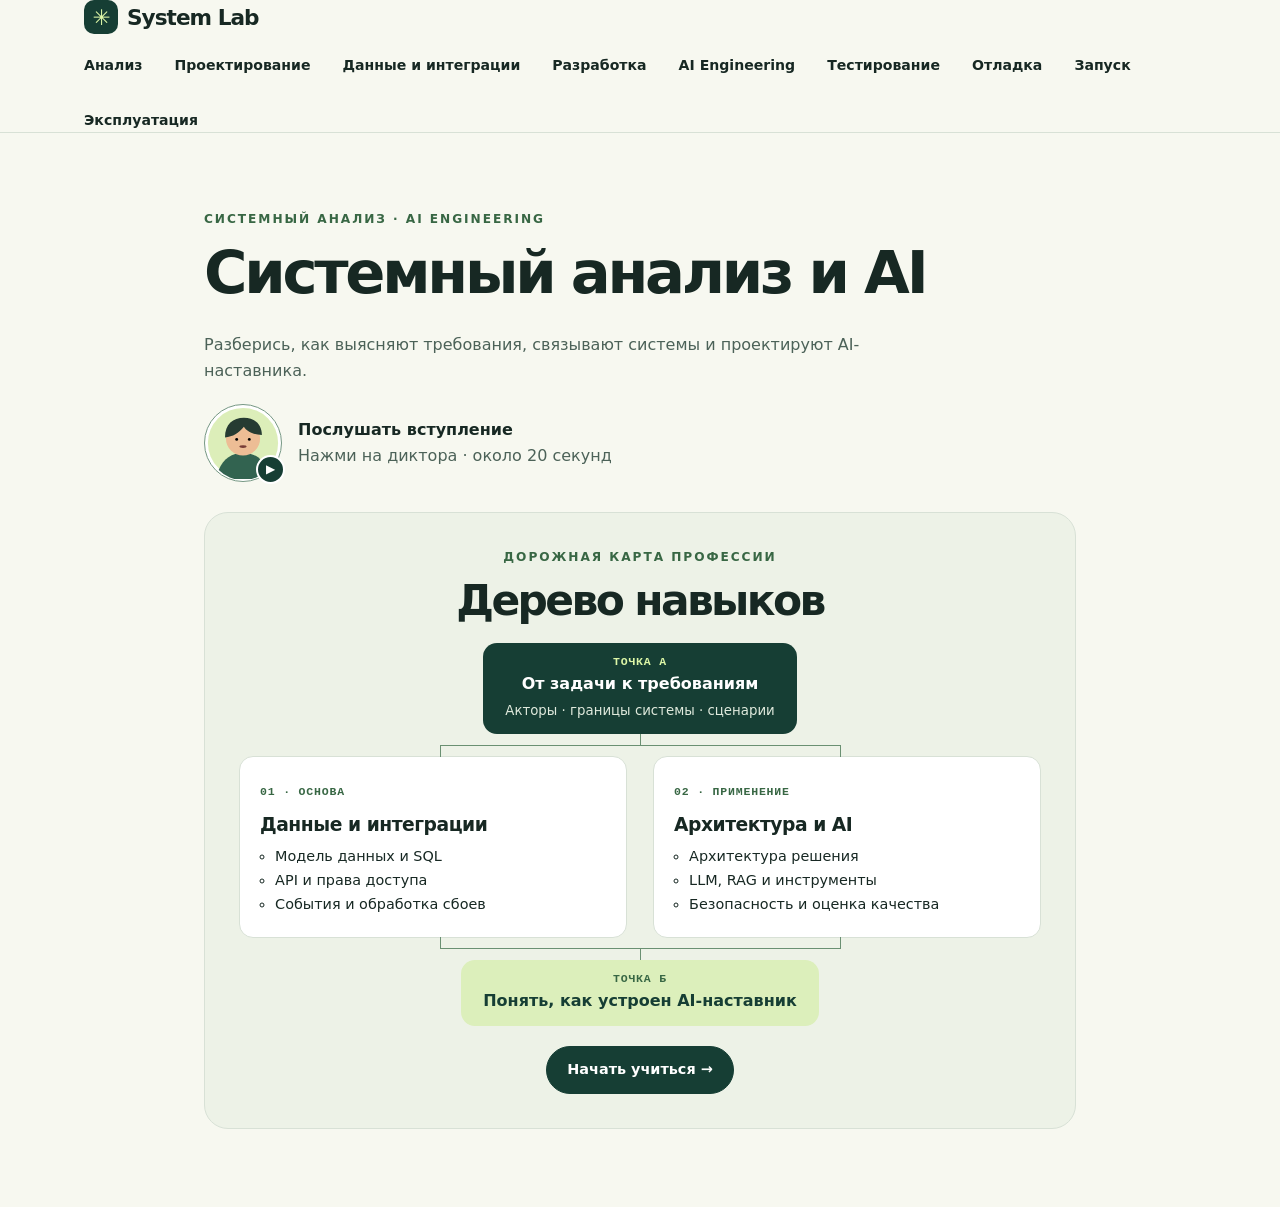
==== index.html @ 71708680 "Save System Lab learning platform" ====
<!doctype html>
<html lang="ru">
<head>
<meta charset="utf-8">
<meta name="viewport" content="width=device-width,initial-scale=1">
<meta name="description" content="Открытый практикум по системному анализу, подготовке к senior-собеседованию и проектированию AI-систем.">
<title>System Lab — системный анализ и AI Engineering</title>
<style>
:root{--ink:#172823;--green:#163e34;--lime:#ddf7a7;--paper:#f7f8f0;--white:#fff;--line:#d8e1d6;--muted:#4c6258}*{box-sizing:border-box}html{scroll-behavior:smooth;scroll-padding-top:90px}body{margin:0;background:var(--paper);color:var(--ink);font:16px/1.65 system-ui,sans-serif}a{color:inherit}button{font:inherit;cursor:pointer}a:focus-visible,button:focus-visible,summary:focus-visible,input:focus-visible{outline:3px solid #47843c;outline-offset:4px}.wrap{max-width:1200px;margin:auto;padding-inline:clamp(18px,4vw,44px)}header{position:sticky;top:0;z-index:2;background:var(--paper);border-bottom:1px solid var(--line)}header .wrap{min-height:72px;display:flex;align-items:center;justify-content:space-between;gap:18px;flex-wrap:wrap}.logo{font-weight:850;letter-spacing:-.045em;font-size:1.35rem;text-decoration:none}.logo span{display:inline-grid;place-items:center;background:var(--green);color:var(--lime);width:34px;height:34px;border-radius:10px;margin-right:9px}nav{display:flex;gap:clamp(12px,3vw,32px);flex-wrap:wrap}nav a{font-size:.88rem;font-weight:650;text-decoration:none}.hero{padding-block:clamp(45px,8vw,110px)}.hero .wrap{display:grid;grid-template-columns:1.18fr 1fr;gap:clamp(28px,6vw,80px);align-items:center}.eyebrow{font-size:.76rem;letter-spacing:.16em;text-transform:uppercase;font-weight:800;color:#386744}.hero h1{font-size:clamp(2.55rem,6vw,5.25rem);letter-spacing:-.075em;line-height:1.02;margin:.2em 0 .35em}.hero h1 em{font-style:normal;color:#497343}p{margin:0 0 1em}.muted{color:var(--muted)}.actions{display:flex;gap:10px;flex-wrap:wrap;margin-top:24px}.btn{display:inline-flex;align-items:center;padding:11px 20px;border-radius:99px;border:1px solid var(--green);background:var(--green);color:white;text-decoration:none;font-weight:750;font-size:.9rem}.btn.alt{background:transparent;color:var(--green)}.btn:hover{box-shadow:0 4px 0 #8bab83}.board{background:#14372f;color:white;border-radius:clamp(22px,5vw,64px) 22px 22px 22px;padding:clamp(22px,4vw,44px);box-shadow:0 20px 65px #234d322b;background-image:radial-gradient(#a7dbab38 1px,transparent 1px);background-size:18px 18px}.board small{color:var(--lime);font-weight:750}.board ol{list-style:none;padding:0;margin:26px 0 0;display:grid;gap:12px}.board li{padding:13px 16px;border:1px solid #7da493;border-radius:14px;background:#244b3f;display:flex;gap:14px;align-items:center}.board li span{color:var(--lime);font:700 .85rem monospace}.board li:last-child{background:var(--lime);color:var(--green);border-color:var(--lime)}.board li:last-child span{color:inherit}.band{background:#e7eddf;padding:22px 0}.band .wrap{display:flex;justify-content:space-between;gap:12px 24px;flex-wrap:wrap;font-size:.9rem;font-weight:720}.section{padding-block:clamp(52px,8vw,98px)}h2{font-size:clamp(2rem,4.6vw,3.8rem);line-height:1.04;letter-spacing:-.062em;margin:.24em 0 .45em}h3{line-height:1.24;letter-spacing:-.025em;margin:.5em 0}.intro{max-width:68ch}.grid{display:grid;grid-template-columns:repeat(3,1fr);gap:14px;margin-top:26px}.card{background:white;border:1px solid var(--line);border-radius:22px;padding:24px}.card p{font-size:.94rem}.card a,.lesson a{font-weight:700;text-underline-offset:3px}.num{font:750 .8rem monospace;color:#376545}.tint{background:#eef2e7}.dark{background:var(--green);color:#fff}.dark .eyebrow{color:var(--lime)}.dark .card{background:#224d41;border-color:#5d8174}.dark .card p{color:#e3f1e9}.dark .num{color:var(--lime)}.lessons{margin-top:24px;display:grid;gap:10px}.lesson{border:1px solid var(--line);background:white;border-radius:16px;overflow:hidden}.lesson summary{cursor:pointer;padding:15px 19px;font-weight:770}.lesson summary span{color:#426d48;font:700 .78rem monospace;margin-right:9px}.lesson>div{padding:0 19px 18px;max-width:83ch}.lesson label{display:block;font-weight:700}.lesson input{accent-color:var(--green)}.lesson pre{overflow:auto;background:#eaf1e8;padding:12px;border-radius:8px}.progress{margin-top:17px;font-size:.9rem;font-weight:750}progress{display:block;width:min(100%,390px);accent-color:#497343}.checklist{padding-left:1.25rem}footer{padding:28px 0;border-top:1px solid var(--line)}footer .wrap{display:flex;justify-content:space-between;gap:12px;flex-wrap:wrap}.skip{position:absolute;left:10px;top:-100px}.skip:focus{top:5px;z-index:5}.sources{display:flex;flex-wrap:wrap;gap:8px 20px;padding:0;list-style:none}.sources a{font-weight:700}@media(max-width:760px){.hero .wrap,.grid{grid-template-columns:1fr}header .wrap{padding-block:10px;gap:5px 18px}.board{max-width:540px}.card{padding:19px}}@media(prefers-reduced-motion:reduce){html{scroll-behavior:auto}}
.steps{display:grid;gap:18px}.step{background:#fff;border:1px solid var(--line);border-radius:20px;padding:clamp(16px,4vw,30px);scroll-margin-top:25px}.step h3{font-size:clamp(1.3rem,3vw,1.8rem)}.step details{margin:10px 0}.step summary{cursor:pointer;font-weight:700}.step label{display:inline-block;margin-top:12px;font-weight:700}.step input{accent-color:var(--green)}.next{display:inline-block;margin:12px 0 0 18px;font-weight:700}.flow{display:flex;flex-wrap:wrap;gap:8px;padding:12px;margin:16px 0 20px;background:#edf2e7;border-radius:12px;list-style:none}.flow li{display:flex;align-items:center;gap:8px;background:#163e34;color:white;padding:7px 11px;border-radius:8px;font-size:.88rem;font-weight:650}.flow li+li::before{content:'→';color:#ddf7a7}.jump{display:flex;flex-wrap:wrap;gap:8px 18px;padding:0;list-style:none}.step p{max-width:78ch}
</style>
<style>
[hidden]{display:none!important}.page{max-width:960px;padding-block:clamp(32px,7vw,76px)}.page h1{font-size:clamp(2rem,5vw,3.7rem);line-height:1.06;letter-spacing:-.055em;margin:.22em 0 .45em}.choices,.topic-grid{display:grid;grid-template-columns:repeat(2,minmax(0,1fr));gap:14px;margin:24px 0}.choices .card{display:flex;flex-direction:column;align-items:start}.choices .btn{margin-top:auto}.topic-grid a{display:block;text-decoration:none}.topic-grid a:hover{border-color:#497343}.topic-grid .card{padding:15px 18px}.topic-grid strong{display:block}.lesson-nav{display:flex;flex-wrap:wrap;justify-content:space-between;gap:12px;margin-top:20px}.step pre{white-space:pre-wrap;overflow-wrap:anywhere;background:#edf2e7;padding:12px;border-radius:8px}.group{margin:24px 0}.group>summary{cursor:pointer;font-size:1.25rem;font-weight:800}.group .topic-grid{margin:12px 0}.breadcrumbs{margin-bottom:22px;font-size:.9rem}.breadcrumbs a{font-weight:700}@media(max-width:620px){.choices,.topic-grid{grid-template-columns:1fr}}
</style><style>
.guide{display:flex;align-items:center;gap:16px;margin:20px 0}.guide p{margin:0}.guide-button{position:relative;display:grid;place-items:center;flex:none;border:1px solid #769884;border-radius:50%;padding:2px;background:#fff}.guide-play{position:absolute;right:-4px;bottom:-3px;display:grid;place-items:center;width:29px;height:29px;background:#163e34;color:#fff;border:2px solid #fff;border-radius:50%;font-size:12px}.guide-button[aria-pressed=true] .guide-mouth{transform-box:fill-box;transform-origin:center;animation:guide-speak .28s ease-in-out infinite alternate}@keyframes guide-speak{to{transform:scaleY(2.7)}}@media(prefers-reduced-motion:reduce){.guide-button[aria-pressed=true] .guide-mouth{animation:none}}
</style><style>
.skill-tree{margin-top:30px;padding:clamp(16px,4vw,34px);border:1px solid var(--line);border-radius:24px;background:#edf2e7;text-align:center}.skill-tree h2{font-size:clamp(1.7rem,4vw,2.65rem)}.tree-root,.tree-finish{display:grid;gap:3px;margin:auto;width:fit-content;border-radius:14px;padding:12px 22px;background:#163e34;color:white}.tree-root span,.tree-finish span,.tree-node span{font:750 .72rem monospace;letter-spacing:.07em;color:#ddf7a7}.tree-root small{color:#e0eadd}.tree-branches{list-style:none;padding:22px 0;margin:0;position:relative;display:grid;grid-template-columns:repeat(2,minmax(0,1fr));gap:clamp(8px,3vw,26px)}.tree-branches::before,.tree-branches::after{content:"";position:absolute;left:25%;right:25%;height:11px;border:1px solid #6a9072;border-bottom:0;top:11px}.tree-branches::after{top:auto;bottom:11px;transform:rotate(180deg)}.tree-root,.tree-finish{position:relative}.tree-root::after,.tree-finish::before{content:"";position:absolute;left:50%;top:100%;height:12px;border-left:1px solid #6a9072}.tree-finish::before{top:auto;bottom:100%}.tree-branches>li{display:flex}.tree-node{width:100%;text-align:left;background:white;border:1px solid var(--line);border-radius:14px;padding:clamp(10px,3vw,20px)}.tree-node span{color:#386744}.tree-node ul{padding-left:1.05em;margin:0;font-size:.9rem}.tree-finish{background:#dcefbb;color:#163e34}.tree-finish span{color:#386744}.tree-action{margin-top:20px}
</style></head>
<body><a class="skip btn" href="#main">К содержанию</a><header><div class="wrap"><a class="logo" href="index.html"><span aria-hidden="true">✳</span>System Lab</a><nav aria-label="Этапы разработки"><a href="course.html?theory=analysis">Анализ</a><a href="course.html?theory=design">Проектирование</a><a href="course.html?theory=integrations">Данные и интеграции</a><a href="course.html?theory=development">Разработка</a><a href="course.html?theory=ai">AI Engineering</a><a href="course.html?theory=quality">Тестирование</a><a href="course.html?theory=debug">Отладка</a><a href="course.html?theory=release">Запуск</a><a href="course.html?theory=operations">Эксплуатация</a></nav></div></header><main id="main" class="wrap page"><p class="eyebrow">Системный анализ · AI Engineering</p><h1>Системный анализ и AI</h1><p class="intro muted">Разберись, как выясняют требования, связывают системы и проектируют AI-наставника.</p><div class="guide"><button class="guide-button" type="button" aria-pressed="false" aria-label="Воспроизвести аудиогид"><svg viewBox="0 0 80 80" width="72" height="72" aria-hidden="true"><circle cx="40" cy="40" r="39" fill="#dceeb9"/><path d="M13 70c5-13 15-19 27-19s22 6 27 19a38 38 0 0 1-54 0" fill="#326350"/><circle cx="40" cy="35" r="19" fill="#edbd95"/><path d="M20 34c0-15 9-22 21-22 13 0 20 8 20 19-10 0-17-4-20-9-6 7-12 11-21 12" fill="#263b32"/><circle cx="33" cy="36" r="1.6"/><circle cx="47" cy="36" r="1.6"/><ellipse class="guide-mouth" cx="40" cy="44" rx="4" ry="1.5" fill="#773c36"/></svg><span class="guide-play" aria-hidden="true">▶</span></button><div><strong>Послушать вступление</strong><p class="muted" id="guide-status" role="status">Нажми на диктора · около 20 секунд</p></div><audio id="guide-audio" preload="none" src="welcome-ru.wav?v=tree"></audio></div><section class="skill-tree" aria-labelledby="tree-title"><p class="eyebrow">Дорожная карта профессии</p><h2 id="tree-title">Дерево навыков</h2>
<div class="tree-root"><span>ТОЧКА А</span><strong>От задачи к требованиям</strong><small>Акторы · границы системы · сценарии</small></div>
<ul class="tree-branches">
<li><article class="tree-node"><span>01 · ОСНОВА</span><h3>Данные и интеграции</h3><ul><li>Модель данных и SQL</li><li>API и права доступа</li><li>События и обработка сбоев</li></ul></article></li>
<li><article class="tree-node"><span>02 · ПРИМЕНЕНИЕ</span><h3>Архитектура и AI</h3><ul><li>Архитектура решения</li><li>LLM, RAG и инструменты</li><li>Безопасность и оценка качества</li></ul></article></li>
</ul>
<div class="tree-finish"><span>ТОЧКА Б</span><strong>Понять, как устроен AI-наставник</strong></div>
<div class="tree-action"><a class="btn" href="course.html">Начать учиться →</a></div>
</section></main>
<script>
const section = location.hash.slice(1);
if (["scope","requirements","process","data","api","events","design","paths","ai","interview","library","skill-map"].includes(section)) {
  const target = {paths:'?mode=guided',ai:'#ai',interview:'?lesson=interview',library:'#library','skill-map':''};
  location.replace('course.html' + (target[section] ?? '?lesson=' + section));
}


const guide = document.getElementById('guide-audio');
const guideButton = document.querySelector('.guide-button');
const guideStatus = document.getElementById('guide-status');
function updateGuide(playing, label) {
  guideButton.setAttribute('aria-pressed', String(playing));
  guideButton.setAttribute('aria-label', playing ? 'Приостановить аудиогид' : 'Воспроизвести аудиогид');
  guideButton.querySelector('.guide-play').textContent = playing ? 'Ⅱ' : '▶';
  guideStatus.textContent = label;
}
guideButton.addEventListener('click', async () => {
  if (!guide.paused) { guide.pause(); return; }
  try { await guide.play(); } catch { updateGuide(false, 'Не удалось загрузить аудиогид.'); }
});
guide.addEventListener('playing', () => updateGuide(true, 'Диктор говорит · нажми для паузы'));
guide.addEventListener('pause', () => updateGuide(false, 'На паузе · нажми, чтобы продолжить'));
guide.addEventListener('ended', () => updateGuide(false, 'Нажми, чтобы послушать ещё раз'));
</script></body></html>
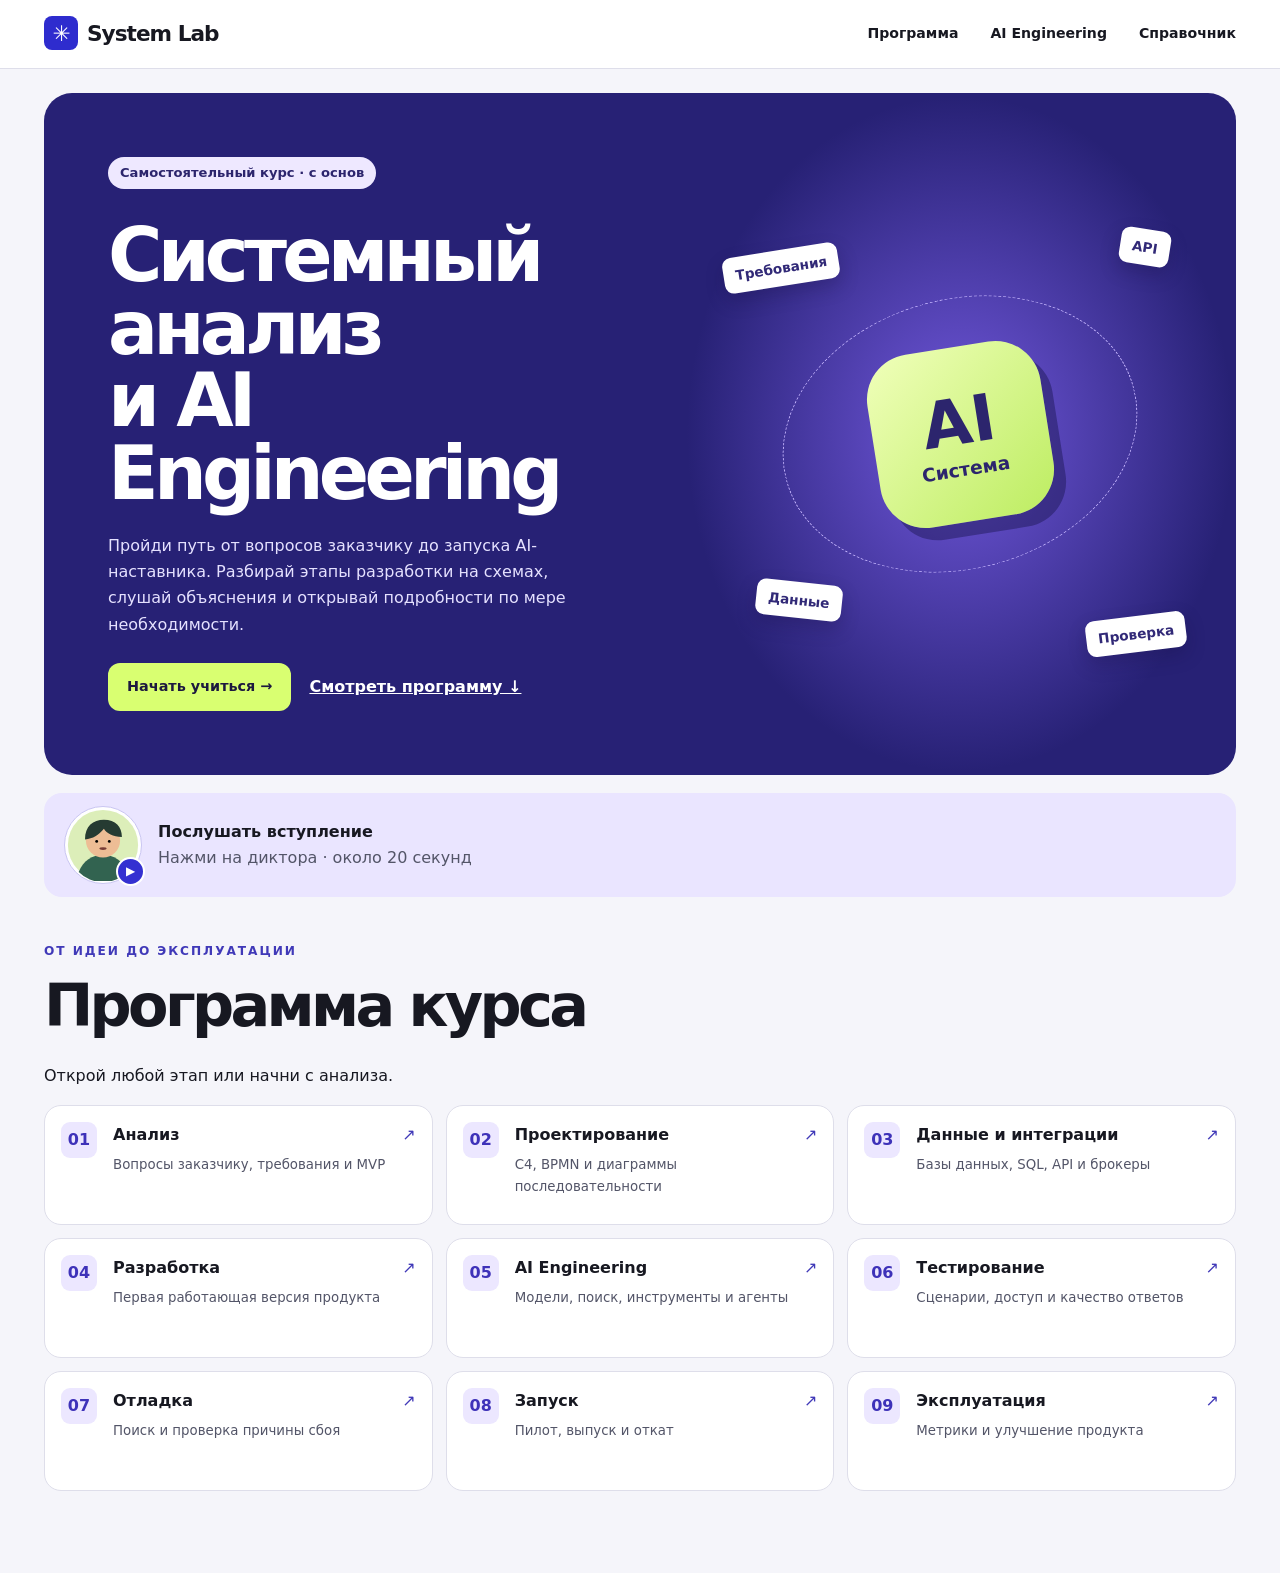
==== commit 5af4d738: "Update System Lab interface and resources" ====
--- a/index.html
+++ b/index.html
@@ -15,16 +15,12 @@
 .guide{display:flex;align-items:center;gap:16px;margin:20px 0}.guide p{margin:0}.guide-button{position:relative;display:grid;place-items:center;flex:none;border:1px solid #769884;border-radius:50%;padding:2px;background:#fff}.guide-play{position:absolute;right:-4px;bottom:-3px;display:grid;place-items:center;width:29px;height:29px;background:#163e34;color:#fff;border:2px solid #fff;border-radius:50%;font-size:12px}.guide-button[aria-pressed=true] .guide-mouth{transform-box:fill-box;transform-origin:center;animation:guide-speak .28s ease-in-out infinite alternate}@keyframes guide-speak{to{transform:scaleY(2.7)}}@media(prefers-reduced-motion:reduce){.guide-button[aria-pressed=true] .guide-mouth{animation:none}}
 </style><style>
 .skill-tree{margin-top:30px;padding:clamp(16px,4vw,34px);border:1px solid var(--line);border-radius:24px;background:#edf2e7;text-align:center}.skill-tree h2{font-size:clamp(1.7rem,4vw,2.65rem)}.tree-root,.tree-finish{display:grid;gap:3px;margin:auto;width:fit-content;border-radius:14px;padding:12px 22px;background:#163e34;color:white}.tree-root span,.tree-finish span,.tree-node span{font:750 .72rem monospace;letter-spacing:.07em;color:#ddf7a7}.tree-root small{color:#e0eadd}.tree-branches{list-style:none;padding:22px 0;margin:0;position:relative;display:grid;grid-template-columns:repeat(2,minmax(0,1fr));gap:clamp(8px,3vw,26px)}.tree-branches::before,.tree-branches::after{content:"";position:absolute;left:25%;right:25%;height:11px;border:1px solid #6a9072;border-bottom:0;top:11px}.tree-branches::after{top:auto;bottom:11px;transform:rotate(180deg)}.tree-root,.tree-finish{position:relative}.tree-root::after,.tree-finish::before{content:"";position:absolute;left:50%;top:100%;height:12px;border-left:1px solid #6a9072}.tree-finish::before{top:auto;bottom:100%}.tree-branches>li{display:flex}.tree-node{width:100%;text-align:left;background:white;border:1px solid var(--line);border-radius:14px;padding:clamp(10px,3vw,20px)}.tree-node span{color:#386744}.tree-node ul{padding-left:1.05em;margin:0;font-size:.9rem}.tree-finish{background:#dcefbb;color:#163e34}.tree-finish span{color:#386744}.tree-action{margin-top:20px}
+</style><style>
+:root{--ink:#171821;--green:#3030bd;--lime:#d9ff71;--paper:#f5f5fa;--line:#dedeea;--muted:#535568;--white:#fff}body{background:var(--paper);color:var(--ink);font-family:system-ui,sans-serif}body>header{background:#fff;border-color:var(--line)}header .wrap{min-height:68px;max-width:1280px}.logo span{background:#2e2cce;color:#fff;border-radius:8px}.btn{border:0;border-radius:12px;background:#3430d1;color:white;padding:12px 19px}.btn.alt{border:1px solid #d4d2eb;color:#2824a9;background:#fff}.btn:hover{box-shadow:0 4px 0 #b3aaf5}.eyebrow,.num{color:#4039b8}.card,.step{border-color:#e1e0ec;border-radius:22px}.guide-button{border-color:#cac6f2}.guide-play{background:#3430d1}.lesson-scene,.depth-flow,.uml-view,.route-hero,.hub-picture{background:radial-gradient(ellipse at 85% 0%,#5b47bd,#23216e 68%)}.lesson-scene li{background:#302b78;border-color:#b3aaf580}.scene-icon,.hub-picture b{background:#ddff91;color:#252151}.deep-panel{background:#f3f0ff;border-color:#ded6f6}.deep-panel>summary{color:#322b91}.flow{background:#eeeaff}.flow li{background:#373078}.project-task,.lesson-map{background:#f1efff;border-color:#bdb2f6}.theory-cards>article{padding:clamp(18px,4vw,32px)}.theory-cards h2{font-size:clamp(1.25rem,3vw,1.65rem)}.theory-cards p{line-height:1.65}.step a:focus-visible,a:focus-visible,button:focus-visible,summary:focus-visible{outline:3px solid #6555eb;outline-offset:3px}
+</style><style>
+.launch-page{max-width:1280px;padding-block:24px 66px}.launch-hero{display:grid;grid-template-columns:1.16fr 1fr;min-height:430px;background:#272175;color:#fff;border-radius:28px;overflow:hidden}.launch-copy{padding:clamp(24px,5vw,65px);position:relative;z-index:1}.launch-copy h1{font-size:clamp(2.5rem,5.8vw,5.2rem);line-height:.98;letter-spacing:-.065em;margin:18px 0 22px}.launch-copy>p:not(.launch-tag){max-width:48ch;color:#e5e1ff}.launch-tag{display:inline-block;padding:5px 12px;background:#eee8ff;color:#2c256d;border-radius:999px;font-size:.82rem;font-weight:750}.launch-actions{display:flex;align-items:center;gap:18px;flex-wrap:wrap;margin-top:25px}.launch-actions .btn{background:#d9ff71;color:#1d193f}.launch-actions>a:last-child{font-weight:700}.launch-art{position:relative;display:grid;place-items:center;isolation:isolate;min-height:245px;background:radial-gradient(ellipse,#7158dc,transparent 70%)}.art-orbit{position:absolute;width:min(82%,360px);aspect-ratio:1;border:1px dashed #c7b7ff;border-radius:50%;transform:rotate(-15deg) scaleY(.75)}.art-center{display:grid;text-align:center;place-items:center;align-content:center;width:clamp(96px,15vw,175px);aspect-ratio:1;border-radius:26%;transform:rotate(-9deg);background:linear-gradient(140deg,#f0ffba,#bded61);color:#2c256d;font-size:clamp(2rem,5vw,4.1rem);font-weight:900;line-height:1;box-shadow:10px 14px 0 #17144d70}.art-center span{font-size:.29em;margin-top:7px}.art-chip{position:absolute;padding:7px 12px;border-radius:9px;background:#fff;color:#312977;font-size:.85rem;font-weight:800;box-shadow:0 8px 18px #16104044}.chip-a{top:23%;left:7%;transform:rotate(-9deg)}.chip-b{top:20%;right:12%;transform:rotate(9deg)}.chip-c{bottom:23%;left:13%;transform:rotate(6deg)}.chip-d{bottom:18%;right:9%;transform:rotate(-7deg)}.launch-listen{margin:18px 0 44px;padding:1px 20px;background:#eae5ff;border-radius:18px}.launch-listen .guide{margin:12px 0}.program-grid{display:grid;grid-template-columns:repeat(3,minmax(0,1fr));gap:13px;list-style:none;padding:0}.program-grid a{height:100%;min-height:120px;display:grid;grid-template-columns:42px 1fr auto;align-content:start;gap:5px 10px;padding:16px;background:white;border:1px solid var(--line);border-radius:17px;text-decoration:none}.program-grid a:hover{border-color:#6759e7}.program-num{grid-row:span 2;color:#3e32b9;background:#ece7ff;border-radius:9px;width:36px;height:36px;display:grid;place-items:center;font-weight:800}.program-grid small{grid-column:2;color:var(--muted)}.program-arrow{grid-column:3;grid-row:1;color:#4039b8}@media(max-width:820px){.launch-hero{grid-template-columns:1fr}.program-grid{grid-template-columns:repeat(2,minmax(0,1fr))}}@media(max-width:480px){.program-grid{grid-template-columns:1fr}.launch-copy h1{font-size:2.5rem}}
 </style></head>
-<body><a class="skip btn" href="#main">К содержанию</a><header><div class="wrap"><a class="logo" href="index.html"><span aria-hidden="true">✳</span>System Lab</a><nav aria-label="Этапы разработки"><a href="course.html?theory=analysis">Анализ</a><a href="course.html?theory=design">Проектирование</a><a href="course.html?theory=integrations">Данные и интеграции</a><a href="course.html?theory=development">Разработка</a><a href="course.html?theory=ai">AI Engineering</a><a href="course.html?theory=quality">Тестирование</a><a href="course.html?theory=debug">Отладка</a><a href="course.html?theory=release">Запуск</a><a href="course.html?theory=operations">Эксплуатация</a></nav></div></header><main id="main" class="wrap page"><p class="eyebrow">Системный анализ · AI Engineering</p><h1>Системный анализ и AI</h1><p class="intro muted">Разберись, как выясняют требования, связывают системы и проектируют AI-наставника.</p><div class="guide"><button class="guide-button" type="button" aria-pressed="false" aria-label="Воспроизвести аудиогид"><svg viewBox="0 0 80 80" width="72" height="72" aria-hidden="true"><circle cx="40" cy="40" r="39" fill="#dceeb9"/><path d="M13 70c5-13 15-19 27-19s22 6 27 19a38 38 0 0 1-54 0" fill="#326350"/><circle cx="40" cy="35" r="19" fill="#edbd95"/><path d="M20 34c0-15 9-22 21-22 13 0 20 8 20 19-10 0-17-4-20-9-6 7-12 11-21 12" fill="#263b32"/><circle cx="33" cy="36" r="1.6"/><circle cx="47" cy="36" r="1.6"/><ellipse class="guide-mouth" cx="40" cy="44" rx="4" ry="1.5" fill="#773c36"/></svg><span class="guide-play" aria-hidden="true">▶</span></button><div><strong>Послушать вступление</strong><p class="muted" id="guide-status" role="status">Нажми на диктора · около 20 секунд</p></div><audio id="guide-audio" preload="none" src="welcome-ru.wav?v=tree"></audio></div><section class="skill-tree" aria-labelledby="tree-title"><p class="eyebrow">Дорожная карта профессии</p><h2 id="tree-title">Дерево навыков</h2>
-<div class="tree-root"><span>ТОЧКА А</span><strong>От задачи к требованиям</strong><small>Акторы · границы системы · сценарии</small></div>
-<ul class="tree-branches">
-<li><article class="tree-node"><span>01 · ОСНОВА</span><h3>Данные и интеграции</h3><ul><li>Модель данных и SQL</li><li>API и права доступа</li><li>События и обработка сбоев</li></ul></article></li>
-<li><article class="tree-node"><span>02 · ПРИМЕНЕНИЕ</span><h3>Архитектура и AI</h3><ul><li>Архитектура решения</li><li>LLM, RAG и инструменты</li><li>Безопасность и оценка качества</li></ul></article></li>
-</ul>
-<div class="tree-finish"><span>ТОЧКА Б</span><strong>Понять, как устроен AI-наставник</strong></div>
-<div class="tree-action"><a class="btn" href="course.html">Начать учиться →</a></div>
-</section></main>
+<body><a class="skip btn" href="#main">К содержанию</a><header><div class="wrap"><a class="logo" href="index.html"><span aria-hidden="true">✳</span>System Lab</a><nav aria-label="Главное меню"><a href="#program">Программа</a><a href="course.html?theory=ai">AI Engineering</a><a href="Roadmap-SA.html">Справочник</a></nav></div></header><main id="main" class="wrap launch-page"><section class="launch-hero"><div class="launch-copy"><p class="launch-tag">Самостоятельный курс · с основ</p><h1>Системный анализ<br>и AI Engineering</h1><p>Пройди путь от вопросов заказчику до запуска AI-наставника. Разбирай этапы разработки на схемах, слушай объяснения и открывай подробности по мере необходимости.</p><div class="launch-actions"><a class="btn" href="course.html">Начать учиться →</a><a href="#program">Смотреть программу ↓</a></div></div><div class="launch-art" aria-hidden="true"><div class="art-orbit"></div><div class="art-center">AI<span>Система</span></div><span class="art-chip chip-a">Требования</span><span class="art-chip chip-b">API</span><span class="art-chip chip-c">Данные</span><span class="art-chip chip-d">Проверка</span></div></section><section class="launch-listen" aria-label="Аудиовведение"><div class="guide"><button class="guide-button" type="button" aria-pressed="false" aria-label="Воспроизвести аудиогид"><svg viewBox="0 0 80 80" width="72" height="72" aria-hidden="true"><circle cx="40" cy="40" r="39" fill="#dceeb9"/><path d="M13 70c5-13 15-19 27-19s22 6 27 19a38 38 0 0 1-54 0" fill="#326350"/><circle cx="40" cy="35" r="19" fill="#edbd95"/><path d="M20 34c0-15 9-22 21-22 13 0 20 8 20 19-10 0-17-4-20-9-6 7-12 11-21 12" fill="#263b32"/><circle cx="33" cy="36" r="1.6"/><circle cx="47" cy="36" r="1.6"/><ellipse class="guide-mouth" cx="40" cy="44" rx="4" ry="1.5" fill="#773c36"/></svg><span class="guide-play" aria-hidden="true">▶</span></button><div><strong>Послушать вступление</strong><p class="muted" id="guide-status" role="status">Нажми на диктора · около 20 секунд</p></div><audio id="guide-audio" preload="none" src="welcome-ru.wav?v=program"></audio></div></section><section id="program"><p class="eyebrow">От идеи до эксплуатации</p><h2>Программа курса</h2><p>Открой любой этап или начни с анализа.</p><ol class="program-grid"><li><a href="course.html?theory=analysis"><span class="program-num">01</span><strong>Анализ</strong><small>Вопросы заказчику, требования и MVP</small><span class="program-arrow" aria-hidden="true">↗</span></a></li><li><a href="course.html?theory=design"><span class="program-num">02</span><strong>Проектирование</strong><small>C4, BPMN и диаграммы последовательности</small><span class="program-arrow" aria-hidden="true">↗</span></a></li><li><a href="course.html?theory=integrations"><span class="program-num">03</span><strong>Данные и интеграции</strong><small>Базы данных, SQL, API и брокеры</small><span class="program-arrow" aria-hidden="true">↗</span></a></li><li><a href="course.html?theory=development"><span class="program-num">04</span><strong>Разработка</strong><small>Первая работающая версия продукта</small><span class="program-arrow" aria-hidden="true">↗</span></a></li><li><a href="course.html?theory=ai"><span class="program-num">05</span><strong>AI Engineering</strong><small>Модели, поиск, инструменты и агенты</small><span class="program-arrow" aria-hidden="true">↗</span></a></li><li><a href="course.html?theory=quality"><span class="program-num">06</span><strong>Тестирование</strong><small>Сценарии, доступ и качество ответов</small><span class="program-arrow" aria-hidden="true">↗</span></a></li><li><a href="course.html?theory=debug"><span class="program-num">07</span><strong>Отладка</strong><small>Поиск и проверка причины сбоя</small><span class="program-arrow" aria-hidden="true">↗</span></a></li><li><a href="course.html?theory=release"><span class="program-num">08</span><strong>Запуск</strong><small>Пилот, выпуск и откат</small><span class="program-arrow" aria-hidden="true">↗</span></a></li><li><a href="course.html?theory=operations"><span class="program-num">09</span><strong>Эксплуатация</strong><small>Метрики и улучшение продукта</small><span class="program-arrow" aria-hidden="true">↗</span></a></li></ol></section></main>
 <script>
 const section = location.hash.slice(1);
 if (["scope","requirements","process","data","api","events","design","paths","ai","interview","library","skill-map"].includes(section)) {
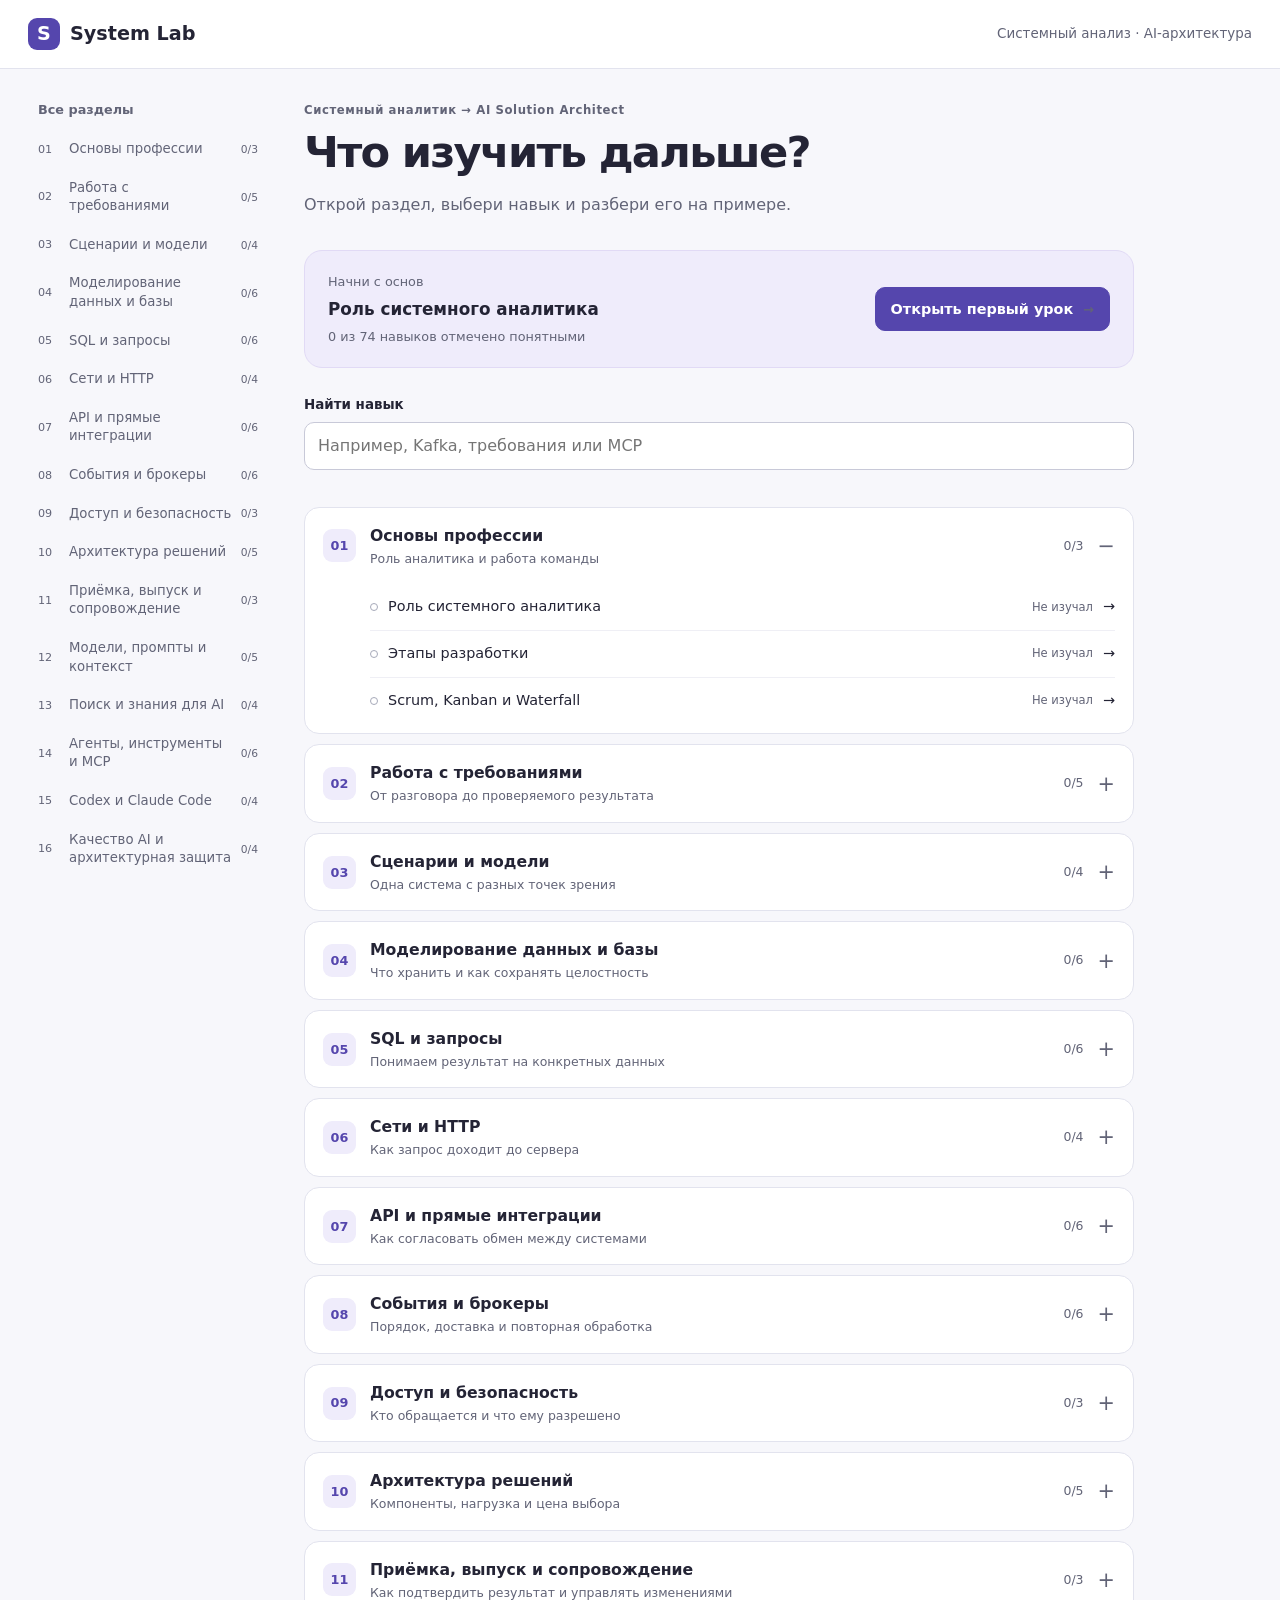
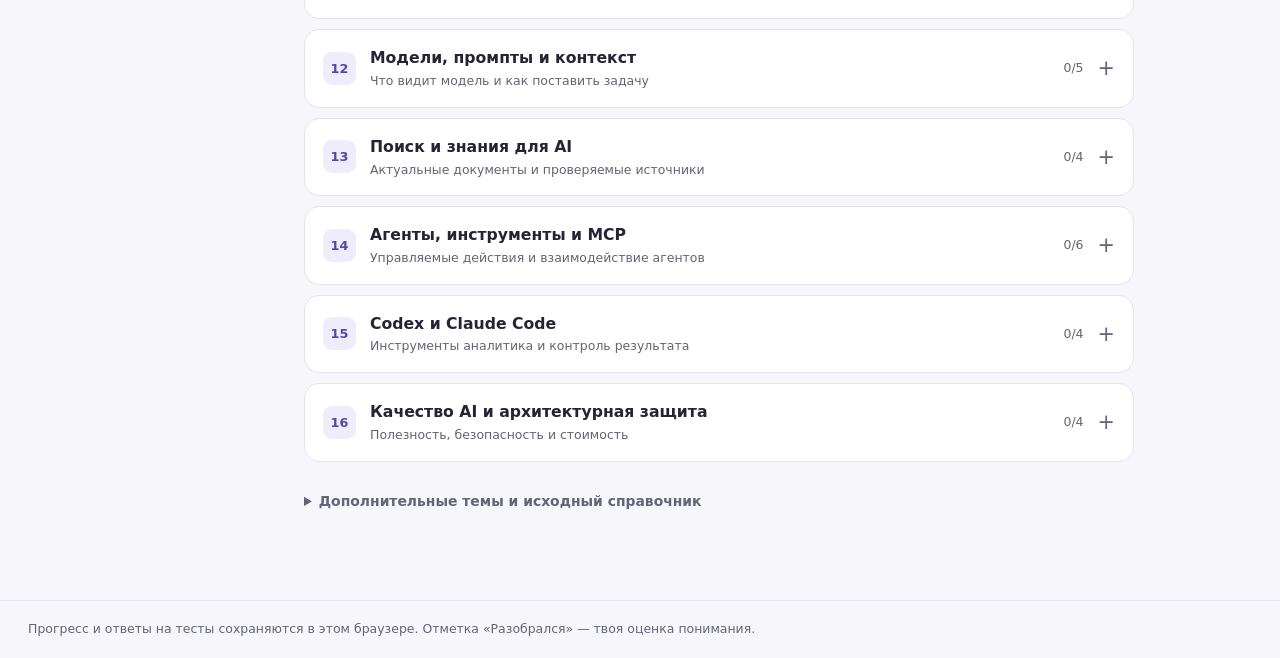
==== commit c1a8a3af: "Rebuild System Lab lessons, interview examples and scenario quizzes" ====
--- a/index.html
+++ b/index.html
@@ -1,48 +1,3 @@
 <!doctype html>
-<html lang="ru">
-<head>
-<meta charset="utf-8">
-<meta name="viewport" content="width=device-width,initial-scale=1">
-<meta name="description" content="Открытый практикум по системному анализу, подготовке к senior-собеседованию и проектированию AI-систем.">
-<title>System Lab — системный анализ и AI Engineering</title>
-<style>
-:root{--ink:#172823;--green:#163e34;--lime:#ddf7a7;--paper:#f7f8f0;--white:#fff;--line:#d8e1d6;--muted:#4c6258}*{box-sizing:border-box}html{scroll-behavior:smooth;scroll-padding-top:90px}body{margin:0;background:var(--paper);color:var(--ink);font:16px/1.65 system-ui,sans-serif}a{color:inherit}button{font:inherit;cursor:pointer}a:focus-visible,button:focus-visible,summary:focus-visible,input:focus-visible{outline:3px solid #47843c;outline-offset:4px}.wrap{max-width:1200px;margin:auto;padding-inline:clamp(18px,4vw,44px)}header{position:sticky;top:0;z-index:2;background:var(--paper);border-bottom:1px solid var(--line)}header .wrap{min-height:72px;display:flex;align-items:center;justify-content:space-between;gap:18px;flex-wrap:wrap}.logo{font-weight:850;letter-spacing:-.045em;font-size:1.35rem;text-decoration:none}.logo span{display:inline-grid;place-items:center;background:var(--green);color:var(--lime);width:34px;height:34px;border-radius:10px;margin-right:9px}nav{display:flex;gap:clamp(12px,3vw,32px);flex-wrap:wrap}nav a{font-size:.88rem;font-weight:650;text-decoration:none}.hero{padding-block:clamp(45px,8vw,110px)}.hero .wrap{display:grid;grid-template-columns:1.18fr 1fr;gap:clamp(28px,6vw,80px);align-items:center}.eyebrow{font-size:.76rem;letter-spacing:.16em;text-transform:uppercase;font-weight:800;color:#386744}.hero h1{font-size:clamp(2.55rem,6vw,5.25rem);letter-spacing:-.075em;line-height:1.02;margin:.2em 0 .35em}.hero h1 em{font-style:normal;color:#497343}p{margin:0 0 1em}.muted{color:var(--muted)}.actions{display:flex;gap:10px;flex-wrap:wrap;margin-top:24px}.btn{display:inline-flex;align-items:center;padding:11px 20px;border-radius:99px;border:1px solid var(--green);background:var(--green);color:white;text-decoration:none;font-weight:750;font-size:.9rem}.btn.alt{background:transparent;color:var(--green)}.btn:hover{box-shadow:0 4px 0 #8bab83}.board{background:#14372f;color:white;border-radius:clamp(22px,5vw,64px) 22px 22px 22px;padding:clamp(22px,4vw,44px);box-shadow:0 20px 65px #234d322b;background-image:radial-gradient(#a7dbab38 1px,transparent 1px);background-size:18px 18px}.board small{color:var(--lime);font-weight:750}.board ol{list-style:none;padding:0;margin:26px 0 0;display:grid;gap:12px}.board li{padding:13px 16px;border:1px solid #7da493;border-radius:14px;background:#244b3f;display:flex;gap:14px;align-items:center}.board li span{color:var(--lime);font:700 .85rem monospace}.board li:last-child{background:var(--lime);color:var(--green);border-color:var(--lime)}.board li:last-child span{color:inherit}.band{background:#e7eddf;padding:22px 0}.band .wrap{display:flex;justify-content:space-between;gap:12px 24px;flex-wrap:wrap;font-size:.9rem;font-weight:720}.section{padding-block:clamp(52px,8vw,98px)}h2{font-size:clamp(2rem,4.6vw,3.8rem);line-height:1.04;letter-spacing:-.062em;margin:.24em 0 .45em}h3{line-height:1.24;letter-spacing:-.025em;margin:.5em 0}.intro{max-width:68ch}.grid{display:grid;grid-template-columns:repeat(3,1fr);gap:14px;margin-top:26px}.card{background:white;border:1px solid var(--line);border-radius:22px;padding:24px}.card p{font-size:.94rem}.card a,.lesson a{font-weight:700;text-underline-offset:3px}.num{font:750 .8rem monospace;color:#376545}.tint{background:#eef2e7}.dark{background:var(--green);color:#fff}.dark .eyebrow{color:var(--lime)}.dark .card{background:#224d41;border-color:#5d8174}.dark .card p{color:#e3f1e9}.dark .num{color:var(--lime)}.lessons{margin-top:24px;display:grid;gap:10px}.lesson{border:1px solid var(--line);background:white;border-radius:16px;overflow:hidden}.lesson summary{cursor:pointer;padding:15px 19px;font-weight:770}.lesson summary span{color:#426d48;font:700 .78rem monospace;margin-right:9px}.lesson>div{padding:0 19px 18px;max-width:83ch}.lesson label{display:block;font-weight:700}.lesson input{accent-color:var(--green)}.lesson pre{overflow:auto;background:#eaf1e8;padding:12px;border-radius:8px}.progress{margin-top:17px;font-size:.9rem;font-weight:750}progress{display:block;width:min(100%,390px);accent-color:#497343}.checklist{padding-left:1.25rem}footer{padding:28px 0;border-top:1px solid var(--line)}footer .wrap{display:flex;justify-content:space-between;gap:12px;flex-wrap:wrap}.skip{position:absolute;left:10px;top:-100px}.skip:focus{top:5px;z-index:5}.sources{display:flex;flex-wrap:wrap;gap:8px 20px;padding:0;list-style:none}.sources a{font-weight:700}@media(max-width:760px){.hero .wrap,.grid{grid-template-columns:1fr}header .wrap{padding-block:10px;gap:5px 18px}.board{max-width:540px}.card{padding:19px}}@media(prefers-reduced-motion:reduce){html{scroll-behavior:auto}}
-.steps{display:grid;gap:18px}.step{background:#fff;border:1px solid var(--line);border-radius:20px;padding:clamp(16px,4vw,30px);scroll-margin-top:25px}.step h3{font-size:clamp(1.3rem,3vw,1.8rem)}.step details{margin:10px 0}.step summary{cursor:pointer;font-weight:700}.step label{display:inline-block;margin-top:12px;font-weight:700}.step input{accent-color:var(--green)}.next{display:inline-block;margin:12px 0 0 18px;font-weight:700}.flow{display:flex;flex-wrap:wrap;gap:8px;padding:12px;margin:16px 0 20px;background:#edf2e7;border-radius:12px;list-style:none}.flow li{display:flex;align-items:center;gap:8px;background:#163e34;color:white;padding:7px 11px;border-radius:8px;font-size:.88rem;font-weight:650}.flow li+li::before{content:'→';color:#ddf7a7}.jump{display:flex;flex-wrap:wrap;gap:8px 18px;padding:0;list-style:none}.step p{max-width:78ch}
-</style>
-<style>
-[hidden]{display:none!important}.page{max-width:960px;padding-block:clamp(32px,7vw,76px)}.page h1{font-size:clamp(2rem,5vw,3.7rem);line-height:1.06;letter-spacing:-.055em;margin:.22em 0 .45em}.choices,.topic-grid{display:grid;grid-template-columns:repeat(2,minmax(0,1fr));gap:14px;margin:24px 0}.choices .card{display:flex;flex-direction:column;align-items:start}.choices .btn{margin-top:auto}.topic-grid a{display:block;text-decoration:none}.topic-grid a:hover{border-color:#497343}.topic-grid .card{padding:15px 18px}.topic-grid strong{display:block}.lesson-nav{display:flex;flex-wrap:wrap;justify-content:space-between;gap:12px;margin-top:20px}.step pre{white-space:pre-wrap;overflow-wrap:anywhere;background:#edf2e7;padding:12px;border-radius:8px}.group{margin:24px 0}.group>summary{cursor:pointer;font-size:1.25rem;font-weight:800}.group .topic-grid{margin:12px 0}.breadcrumbs{margin-bottom:22px;font-size:.9rem}.breadcrumbs a{font-weight:700}@media(max-width:620px){.choices,.topic-grid{grid-template-columns:1fr}}
-</style><style>
-.guide{display:flex;align-items:center;gap:16px;margin:20px 0}.guide p{margin:0}.guide-button{position:relative;display:grid;place-items:center;flex:none;border:1px solid #769884;border-radius:50%;padding:2px;background:#fff}.guide-play{position:absolute;right:-4px;bottom:-3px;display:grid;place-items:center;width:29px;height:29px;background:#163e34;color:#fff;border:2px solid #fff;border-radius:50%;font-size:12px}.guide-button[aria-pressed=true] .guide-mouth{transform-box:fill-box;transform-origin:center;animation:guide-speak .28s ease-in-out infinite alternate}@keyframes guide-speak{to{transform:scaleY(2.7)}}@media(prefers-reduced-motion:reduce){.guide-button[aria-pressed=true] .guide-mouth{animation:none}}
-</style><style>
-.skill-tree{margin-top:30px;padding:clamp(16px,4vw,34px);border:1px solid var(--line);border-radius:24px;background:#edf2e7;text-align:center}.skill-tree h2{font-size:clamp(1.7rem,4vw,2.65rem)}.tree-root,.tree-finish{display:grid;gap:3px;margin:auto;width:fit-content;border-radius:14px;padding:12px 22px;background:#163e34;color:white}.tree-root span,.tree-finish span,.tree-node span{font:750 .72rem monospace;letter-spacing:.07em;color:#ddf7a7}.tree-root small{color:#e0eadd}.tree-branches{list-style:none;padding:22px 0;margin:0;position:relative;display:grid;grid-template-columns:repeat(2,minmax(0,1fr));gap:clamp(8px,3vw,26px)}.tree-branches::before,.tree-branches::after{content:"";position:absolute;left:25%;right:25%;height:11px;border:1px solid #6a9072;border-bottom:0;top:11px}.tree-branches::after{top:auto;bottom:11px;transform:rotate(180deg)}.tree-root,.tree-finish{position:relative}.tree-root::after,.tree-finish::before{content:"";position:absolute;left:50%;top:100%;height:12px;border-left:1px solid #6a9072}.tree-finish::before{top:auto;bottom:100%}.tree-branches>li{display:flex}.tree-node{width:100%;text-align:left;background:white;border:1px solid var(--line);border-radius:14px;padding:clamp(10px,3vw,20px)}.tree-node span{color:#386744}.tree-node ul{padding-left:1.05em;margin:0;font-size:.9rem}.tree-finish{background:#dcefbb;color:#163e34}.tree-finish span{color:#386744}.tree-action{margin-top:20px}
-</style><style>
-:root{--ink:#171821;--green:#3030bd;--lime:#d9ff71;--paper:#f5f5fa;--line:#dedeea;--muted:#535568;--white:#fff}body{background:var(--paper);color:var(--ink);font-family:system-ui,sans-serif}body>header{background:#fff;border-color:var(--line)}header .wrap{min-height:68px;max-width:1280px}.logo span{background:#2e2cce;color:#fff;border-radius:8px}.btn{border:0;border-radius:12px;background:#3430d1;color:white;padding:12px 19px}.btn.alt{border:1px solid #d4d2eb;color:#2824a9;background:#fff}.btn:hover{box-shadow:0 4px 0 #b3aaf5}.eyebrow,.num{color:#4039b8}.card,.step{border-color:#e1e0ec;border-radius:22px}.guide-button{border-color:#cac6f2}.guide-play{background:#3430d1}.lesson-scene,.depth-flow,.uml-view,.route-hero,.hub-picture{background:radial-gradient(ellipse at 85% 0%,#5b47bd,#23216e 68%)}.lesson-scene li{background:#302b78;border-color:#b3aaf580}.scene-icon,.hub-picture b{background:#ddff91;color:#252151}.deep-panel{background:#f3f0ff;border-color:#ded6f6}.deep-panel>summary{color:#322b91}.flow{background:#eeeaff}.flow li{background:#373078}.project-task,.lesson-map{background:#f1efff;border-color:#bdb2f6}.theory-cards>article{padding:clamp(18px,4vw,32px)}.theory-cards h2{font-size:clamp(1.25rem,3vw,1.65rem)}.theory-cards p{line-height:1.65}.step a:focus-visible,a:focus-visible,button:focus-visible,summary:focus-visible{outline:3px solid #6555eb;outline-offset:3px}
-</style><style>
-.launch-page{max-width:1280px;padding-block:24px 66px}.launch-hero{display:grid;grid-template-columns:1.16fr 1fr;min-height:430px;background:#272175;color:#fff;border-radius:28px;overflow:hidden}.launch-copy{padding:clamp(24px,5vw,65px);position:relative;z-index:1}.launch-copy h1{font-size:clamp(2.5rem,5.8vw,5.2rem);line-height:.98;letter-spacing:-.065em;margin:18px 0 22px}.launch-copy>p:not(.launch-tag){max-width:48ch;color:#e5e1ff}.launch-tag{display:inline-block;padding:5px 12px;background:#eee8ff;color:#2c256d;border-radius:999px;font-size:.82rem;font-weight:750}.launch-actions{display:flex;align-items:center;gap:18px;flex-wrap:wrap;margin-top:25px}.launch-actions .btn{background:#d9ff71;color:#1d193f}.launch-actions>a:last-child{font-weight:700}.launch-art{position:relative;display:grid;place-items:center;isolation:isolate;min-height:245px;background:radial-gradient(ellipse,#7158dc,transparent 70%)}.art-orbit{position:absolute;width:min(82%,360px);aspect-ratio:1;border:1px dashed #c7b7ff;border-radius:50%;transform:rotate(-15deg) scaleY(.75)}.art-center{display:grid;text-align:center;place-items:center;align-content:center;width:clamp(96px,15vw,175px);aspect-ratio:1;border-radius:26%;transform:rotate(-9deg);background:linear-gradient(140deg,#f0ffba,#bded61);color:#2c256d;font-size:clamp(2rem,5vw,4.1rem);font-weight:900;line-height:1;box-shadow:10px 14px 0 #17144d70}.art-center span{font-size:.29em;margin-top:7px}.art-chip{position:absolute;padding:7px 12px;border-radius:9px;background:#fff;color:#312977;font-size:.85rem;font-weight:800;box-shadow:0 8px 18px #16104044}.chip-a{top:23%;left:7%;transform:rotate(-9deg)}.chip-b{top:20%;right:12%;transform:rotate(9deg)}.chip-c{bottom:23%;left:13%;transform:rotate(6deg)}.chip-d{bottom:18%;right:9%;transform:rotate(-7deg)}.launch-listen{margin:18px 0 44px;padding:1px 20px;background:#eae5ff;border-radius:18px}.launch-listen .guide{margin:12px 0}.program-grid{display:grid;grid-template-columns:repeat(3,minmax(0,1fr));gap:13px;list-style:none;padding:0}.program-grid a{height:100%;min-height:120px;display:grid;grid-template-columns:42px 1fr auto;align-content:start;gap:5px 10px;padding:16px;background:white;border:1px solid var(--line);border-radius:17px;text-decoration:none}.program-grid a:hover{border-color:#6759e7}.program-num{grid-row:span 2;color:#3e32b9;background:#ece7ff;border-radius:9px;width:36px;height:36px;display:grid;place-items:center;font-weight:800}.program-grid small{grid-column:2;color:var(--muted)}.program-arrow{grid-column:3;grid-row:1;color:#4039b8}@media(max-width:820px){.launch-hero{grid-template-columns:1fr}.program-grid{grid-template-columns:repeat(2,minmax(0,1fr))}}@media(max-width:480px){.program-grid{grid-template-columns:1fr}.launch-copy h1{font-size:2.5rem}}
-</style></head>
-<body><a class="skip btn" href="#main">К содержанию</a><header><div class="wrap"><a class="logo" href="index.html"><span aria-hidden="true">✳</span>System Lab</a><nav aria-label="Главное меню"><a href="#program">Программа</a><a href="course.html?theory=ai">AI Engineering</a><a href="Roadmap-SA.html">Справочник</a></nav></div></header><main id="main" class="wrap launch-page"><section class="launch-hero"><div class="launch-copy"><p class="launch-tag">Самостоятельный курс · с основ</p><h1>Системный анализ<br>и AI Engineering</h1><p>Пройди путь от вопросов заказчику до запуска AI-наставника. Разбирай этапы разработки на схемах, слушай объяснения и открывай подробности по мере необходимости.</p><div class="launch-actions"><a class="btn" href="course.html">Начать учиться →</a><a href="#program">Смотреть программу ↓</a></div></div><div class="launch-art" aria-hidden="true"><div class="art-orbit"></div><div class="art-center">AI<span>Система</span></div><span class="art-chip chip-a">Требования</span><span class="art-chip chip-b">API</span><span class="art-chip chip-c">Данные</span><span class="art-chip chip-d">Проверка</span></div></section><section class="launch-listen" aria-label="Аудиовведение"><div class="guide"><button class="guide-button" type="button" aria-pressed="false" aria-label="Воспроизвести аудиогид"><svg viewBox="0 0 80 80" width="72" height="72" aria-hidden="true"><circle cx="40" cy="40" r="39" fill="#dceeb9"/><path d="M13 70c5-13 15-19 27-19s22 6 27 19a38 38 0 0 1-54 0" fill="#326350"/><circle cx="40" cy="35" r="19" fill="#edbd95"/><path d="M20 34c0-15 9-22 21-22 13 0 20 8 20 19-10 0-17-4-20-9-6 7-12 11-21 12" fill="#263b32"/><circle cx="33" cy="36" r="1.6"/><circle cx="47" cy="36" r="1.6"/><ellipse class="guide-mouth" cx="40" cy="44" rx="4" ry="1.5" fill="#773c36"/></svg><span class="guide-play" aria-hidden="true">▶</span></button><div><strong>Послушать вступление</strong><p class="muted" id="guide-status" role="status">Нажми на диктора · около 20 секунд</p></div><audio id="guide-audio" preload="none" src="welcome-ru.wav?v=program"></audio></div></section><section id="program"><p class="eyebrow">От идеи до эксплуатации</p><h2>Программа курса</h2><p>Открой любой этап или начни с анализа.</p><ol class="program-grid"><li><a href="course.html?theory=analysis"><span class="program-num">01</span><strong>Анализ</strong><small>Вопросы заказчику, требования и MVP</small><span class="program-arrow" aria-hidden="true">↗</span></a></li><li><a href="course.html?theory=design"><span class="program-num">02</span><strong>Проектирование</strong><small>C4, BPMN и диаграммы последовательности</small><span class="program-arrow" aria-hidden="true">↗</span></a></li><li><a href="course.html?theory=integrations"><span class="program-num">03</span><strong>Данные и интеграции</strong><small>Базы данных, SQL, API и брокеры</small><span class="program-arrow" aria-hidden="true">↗</span></a></li><li><a href="course.html?theory=development"><span class="program-num">04</span><strong>Разработка</strong><small>Первая работающая версия продукта</small><span class="program-arrow" aria-hidden="true">↗</span></a></li><li><a href="course.html?theory=ai"><span class="program-num">05</span><strong>AI Engineering</strong><small>Модели, поиск, инструменты и агенты</small><span class="program-arrow" aria-hidden="true">↗</span></a></li><li><a href="course.html?theory=quality"><span class="program-num">06</span><strong>Тестирование</strong><small>Сценарии, доступ и качество ответов</small><span class="program-arrow" aria-hidden="true">↗</span></a></li><li><a href="course.html?theory=debug"><span class="program-num">07</span><strong>Отладка</strong><small>Поиск и проверка причины сбоя</small><span class="program-arrow" aria-hidden="true">↗</span></a></li><li><a href="course.html?theory=release"><span class="program-num">08</span><strong>Запуск</strong><small>Пилот, выпуск и откат</small><span class="program-arrow" aria-hidden="true">↗</span></a></li><li><a href="course.html?theory=operations"><span class="program-num">09</span><strong>Эксплуатация</strong><small>Метрики и улучшение продукта</small><span class="program-arrow" aria-hidden="true">↗</span></a></li></ol></section></main>
-<script>
-const section = location.hash.slice(1);
-if (["scope","requirements","process","data","api","events","design","paths","ai","interview","library","skill-map"].includes(section)) {
-  const target = {paths:'?mode=guided',ai:'#ai',interview:'?lesson=interview',library:'#library','skill-map':''};
-  location.replace('course.html' + (target[section] ?? '?lesson=' + section));
-}
-
-
-const guide = document.getElementById('guide-audio');
-const guideButton = document.querySelector('.guide-button');
-const guideStatus = document.getElementById('guide-status');
-function updateGuide(playing, label) {
-  guideButton.setAttribute('aria-pressed', String(playing));
-  guideButton.setAttribute('aria-label', playing ? 'Приостановить аудиогид' : 'Воспроизвести аудиогид');
-  guideButton.querySelector('.guide-play').textContent = playing ? 'Ⅱ' : '▶';
-  guideStatus.textContent = label;
-}
-guideButton.addEventListener('click', async () => {
-  if (!guide.paused) { guide.pause(); return; }
-  try { await guide.play(); } catch { updateGuide(false, 'Не удалось загрузить аудиогид.'); }
-});
-guide.addEventListener('playing', () => updateGuide(true, 'Диктор говорит · нажми для паузы'));
-guide.addEventListener('pause', () => updateGuide(false, 'На паузе · нажми, чтобы продолжить'));
-guide.addEventListener('ended', () => updateGuide(false, 'Нажми, чтобы послушать ещё раз'));
-</script></body></html>+<html lang="ru"><head><meta charset="utf-8"><meta name="viewport" content="width=device-width,initial-scale=1"><meta name="color-scheme" content="light"><title>System Lab · Навыки системного аналитика</title><link rel="stylesheet" href="study.css?v=20261118-expanded"></head>
+<body><a class="skip-link" href="#main">К содержанию</a><header class="topbar"><div class="topbar-inner"><a class="brand" href="index.html"><span class="brand-mark" aria-hidden="true">S</span>System Lab</a><span class="topbar-note">Системный анализ · AI-архитектура</span></div></header><p id="storage-notice" class="storage-notice" role="status" hidden>Браузер не разрешил сохранить изменения. Они могут пропасть после закрытия страницы.</p><div id="study-app"></div><noscript><p>Для каталога и тренажёра включи JavaScript. <a href="Roadmap-SA.html">Открыть исходный справочник</a>.</p></noscript><footer>Прогресс и ответы на тесты сохраняются в этом браузере. Отметка «Разобрался» — твоя оценка понимания.</footer><script src="roadmap-index.js?v=20261118-expanded"></script><script src="study-data.js?v=20261118-expanded"></script><script src="study-enrichment.js?v=20261118-expanded"></script><script src="study-explanations.js?v=expanded"></script><script src="study-quizzes.js?v=expanded"></script><script src="study-app.js?v=20261118-expanded"></script></body></html>
--- a/study.css
+++ b/study.css
@@ -0,0 +1,9 @@
+:root{--ink:#242435;--muted:#626477;--paper:#f7f7fb;--surface:#fff;--line:#e2e3ee;--accent:#5546ad;--soft:#efecfb;--green:#226b4c;--radius:18px}
+*{box-sizing:border-box}html{scroll-padding-top:85px}body{margin:0;background:var(--paper);color:var(--ink);font:16px/1.65 system-ui,-apple-system,"Segoe UI",sans-serif}a{color:var(--accent);text-underline-offset:3px}button,input,textarea{font:inherit}button,summary{cursor:pointer}button{color:inherit}button:focus-visible,a:focus-visible,summary:focus-visible,input:focus-visible,textarea:focus-visible{outline:3px solid #8274d0;outline-offset:3px}[hidden]{display:none!important}h1{font-size:clamp(1.9rem,3.9vw,2.7rem);line-height:1.13;letter-spacing:-.04em;margin:8px 0 15px}h2{font-size:1.3rem;line-height:1.3;letter-spacing:-.015em;margin:0 0 14px}h3{font-size:1.04rem}p{margin:0 0 16px}small{font-size:.8rem}.overline{font-size:.73rem;font-weight:800;letter-spacing:.05em;color:var(--muted);margin-bottom:5px}.quiet{color:var(--muted);font-size:.86rem}.skip-link{position:absolute;top:-90px;left:15px;background:var(--surface);z-index:9;padding:10px}.skip-link:focus{top:8px}.topbar{position:sticky;top:0;z-index:3;background:#ffffffed;border-bottom:1px solid var(--line);backdrop-filter:blur(12px)}.topbar-inner{max-width:1300px;margin:auto;min-height:68px;padding:10px 28px;display:flex;align-items:center;justify-content:space-between;gap:20px}.brand{display:flex;align-items:center;gap:10px;text-decoration:none;font-weight:850;font-size:1.2rem;color:var(--ink)}.brand-mark{display:grid;place-items:center;width:32px;height:32px;background:var(--accent);color:white;border-radius:9px}.topbar-note{color:var(--muted);font-size:.84rem}.workspace{display:grid;grid-template-columns:240px minmax(0,830px);gap:36px;max-width:1300px;padding:30px 28px 60px;margin:auto;align-items:start}.workspace>main{min-width:0}.workspace>aside{position:sticky;top:92px;max-height:calc(100vh - 110px);overflow:auto;scrollbar-width:thin}.side-menu>summary{font-size:.8rem;font-weight:800;list-style:none;color:var(--muted);padding:0 10px 12px}.side-menu nav{display:grid;gap:4px}.side-menu nav a{display:grid;grid-template-columns:23px 1fr auto;gap:8px;padding:8px 10px;border-radius:9px;font-size:.83rem;text-decoration:none;color:var(--muted);line-height:1.4;align-items:center}.side-menu nav a:hover,.side-menu nav a[aria-current]{background:var(--soft);color:var(--accent)}.nav-number{font-size:.7rem;color:var(--muted)}.side-menu nav small{font-size:.67rem;white-space:nowrap}.page-heading{padding:2px 0 16px}.page-heading>p:last-child{color:var(--muted);max-width:55ch}.continue-card{display:flex;align-items:center;justify-content:space-between;gap:18px;padding:20px 23px;background:var(--soft);border:1px solid #e1daf5;border-radius:var(--radius);margin-bottom:26px}.continue-card>div{display:grid;gap:3px}.continue-card span,.continue-card small{font-size:.8rem;color:var(--muted)}.continue-card strong{font-size:1.05rem}.button{display:inline-flex;justify-content:center;align-items:center;gap:10px;text-decoration:none;border:1px solid var(--accent);border-radius:10px;padding:9px 15px;color:#fff;background:var(--accent);font-size:.9rem;font-weight:750;min-height:44px}.button.secondary{background:var(--surface);color:var(--accent)}.button:hover{filter:brightness(.94)}.button[aria-pressed=true]{outline:2px solid var(--green);outline-offset:3px}.text-button{background:none;border:0;color:var(--muted);text-decoration:underline;padding:8px}.catalog-tools{margin-bottom:18px}.catalog-tools label{display:block;font-size:.84rem;font-weight:750}.catalog-tools input{margin-top:5px}.catalog-tools p{min-height:1em;margin:5px 0 0}input[type=search],textarea{width:100%;padding:10px 13px;background:#fff;border:1px solid #c8c9d8;border-radius:10px;color:var(--ink)}textarea{resize:vertical;min-height:115px}.module-list{display:grid;gap:10px}.module{border:1px solid var(--line);border-radius:15px;background:var(--surface);overflow:hidden;scroll-margin-top:90px}.module>summary{display:flex;align-items:center;gap:14px;padding:15px 18px;list-style:none}.module>summary::after{content:'+';color:var(--muted);font-size:1.3rem}.module[open]>summary::after{content:'−'}.module-number{display:grid;place-items:center;background:var(--soft);color:var(--accent);font-size:.8rem;font-weight:800;min-width:33px;height:33px;border-radius:9px}.module>summary strong{display:block;font-size:.98rem}.module>summary small{display:block;color:var(--muted);font-size:.78rem}.module-count{margin-left:auto;color:var(--muted);font-size:.78rem;white-space:nowrap}.module>ul{list-style:none;padding:0 18px 10px 65px;margin:0}.module li+li{border-top:1px solid #efeff5}.module li a{display:flex;gap:10px;align-items:center;padding:11px 0;text-decoration:none;color:var(--ink);font-size:.9rem}.module li a:hover{color:var(--accent)}.module li small{margin-left:auto;white-space:nowrap;color:var(--muted);font-size:.72rem}.state-dot{width:8px;height:8px;flex:none;border:1px solid #a6a9b9;border-radius:50%}.state-dot.read{background:#bcb5db}.state-dot.understood{background:#2f8560;border-color:#2f8560}.state-dot.review{background:#d5a038;border-color:#d5a038}.supplement{margin:28px 0;color:var(--muted);font-size:.87rem}.supplement>summary{font-weight:700}.source-links{display:flex;flex-wrap:wrap;gap:8px 16px}.breadcrumbs{display:flex;align-items:center;gap:8px;flex-wrap:wrap;font-size:.8rem;margin-bottom:22px}.lesson-position{display:flex;gap:7px;flex-wrap:wrap;margin:18px 0 22px}.lesson-position a{display:grid;place-items:center;border:1px solid var(--line);background:white;color:var(--muted);text-decoration:none;font-size:.8rem;min-width:33px;min-height:33px;border-radius:8px}.lesson-position a[aria-current]{background:var(--accent);color:white;border-color:var(--accent)}.lesson-position .understood{border-color:#2f8560}.lesson-explanation,.interview,.scenario,.depth-section,.self-assessment{border:1px solid var(--line);border-radius:var(--radius);padding:clamp(17px,3vw,27px);background:var(--surface);margin-bottom:18px}.lead{font-size:1.1rem;line-height:1.7}.concept-picture{background:#302b56;color:#fff;border-radius:14px;padding:19px;margin:20px 0}.concept-picture figcaption{font-size:.86rem;color:#e3dff8;margin-bottom:13px}.concept-picture ol{display:flex;flex-wrap:wrap;gap:10px;list-style:none;padding:0;margin:0}.concept-picture li{flex:1 1 110px;position:relative;display:grid;justify-items:start;align-content:start;gap:8px;min-width:0;padding:11px 12px;border:1px solid #80769d;border-radius:9px;animation:signal 5s infinite;animation-delay:calc(var(--step)*1s)}.concept-picture li+li::before{content:'→';position:absolute;right:calc(100% + 1px);top:25px;color:#c9e4ac}.concept-number{display:grid;place-items:center;width:24px;height:24px;border-radius:6px;background:#e0edc9;color:#29233e;font-size:.76rem;font-weight:800}.concept-picture strong{font-size:.86rem}.animation-toggle{margin-top:13px;background:transparent;border:0;color:#d6d0ec;padding:2px 0;font-size:.73rem;text-decoration:underline}.paused li{animation-play-state:paused}.example{border-left:3px solid #a49ac9;padding:11px 16px;background:#f7f6fb;border-radius:0 9px 9px 0}.example p{margin:4px 0 0}.voice{display:flex;gap:12px;align-items:center;margin:15px 0}.voice strong{font-size:.86rem}.voice p{font-size:.76rem;color:var(--muted);margin:1px 0}.voice-button{position:relative;display:grid;place-items:center;width:54px;height:54px;flex:none;padding:0;border:0;background:none;border-radius:50%}.voice-button>svg{width:54px;height:54px}.voice-symbol{position:absolute;right:-1px;bottom:-1px;width:21px;height:21px;display:grid;place-items:center;background:var(--accent);color:white;border:2px solid white;border-radius:50%;font-size:9px}.voice-button[aria-pressed=true] .voice-mouth{transform-box:fill-box;transform-origin:center;animation:speak .28s infinite alternate}.interview{background:#fcfbff}.interview-question{font-weight:750;font-size:1.06rem}.interview label{display:block;font-size:.84rem;margin-bottom:5px}.interview textarea+p{margin-top:6px}.hint,.model-answer{border-top:1px solid var(--line);padding-top:11px;margin-top:11px}.hint summary,.model-answer summary{font-size:.9rem;font-weight:750}.hint p,.model-answer p{margin:12px 0 0}.model-answer>p:first-of-type{background:#edf5ef;padding:13px;border-radius:9px}.scenario fieldset{border:0;padding:0;margin:0 0 15px}.scenario legend{font-size:.98rem;font-weight:700;padding:0;margin-bottom:10px}.option{display:flex;align-items:start;gap:10px;padding:12px;border:1px solid var(--line);border-radius:9px;margin:7px 0;font-size:.9rem;cursor:pointer}.option:has(input:checked){background:var(--soft);border-color:#a297cc}.option input{margin-top:7px;accent-color:var(--accent)}.feedback{border-radius:9px;padding:10px 13px;margin:12px 0}.feedback.good{background:#e6f3eb;color:#235b40}.feedback.rethink{background:#fbeceb;color:#8a3833}.option-explanations{list-style:none;padding:0;margin:12px 0 0}.option-explanations li{padding:10px 0;border-top:1px solid var(--line);font-size:.88rem}.option-explanations p{margin:4px 0}.option-explanations .recommended{color:#226b4c}.deep-material{padding:12px 0;border-top:1px solid var(--line)}.deep-material summary{font-size:.9rem;font-weight:700}.deep-material p{margin-top:12px}.deep-material li{margin-bottom:7px}.deep-material iframe{width:100%;min-height:350px;border:1px solid var(--line);border-radius:9px;margin-top:12px}.assessment-actions{display:flex;gap:10px;flex-wrap:wrap}.self-assessment #understanding-status{font-size:.82rem;margin:12px 0 0}.lesson-navigation{display:flex;justify-content:space-between;gap:20px;align-items:start;font-size:.85rem}.lesson-navigation>a{max-width:48%}.lesson-navigation .next-lesson{text-align:right}.not-found{max-width:750px;margin:50px auto;padding:20px}#storage-notice{margin:12px auto;padding:12px;background:#fff0d2;max-width:900px}footer{max-width:1300px;margin:auto;padding:18px 28px;border-top:1px solid var(--line);font-size:.78rem;color:var(--muted)}
+@keyframes signal{20%{background:#4d426e;border-color:#d5e7bc}40%,100%{background:transparent}}@keyframes speak{to{transform:scaleY(2.7)}}
+@media(max-width:1000px){.workspace{gap:22px;grid-template-columns:210px minmax(0,1fr);padding-inline:20px}}
+@media(max-width:800px){.workspace{display:block;padding:18px 16px 40px}.workspace>aside{position:static;max-height:none;margin-bottom:20px}.side-menu{border:1px solid var(--line);border-radius:12px;background:white;padding:9px}.side-menu>summary{padding:4px 7px;list-style:disclosure-closed}.side-menu[open]>summary{list-style:disclosure-open}.side-menu nav{max-height:330px;overflow:auto;margin-top:8px}.continue-card{align-items:start;flex-direction:column}.topbar-inner{padding-inline:16px}.topbar-note{font-size:.72rem}.module>summary{padding:13px 12px;gap:9px}.module>ul{padding-left:24px;padding-right:14px}.module li small{font-size:.64rem}.module>summary small{font-size:.73rem}.module>summary strong{font-size:.9rem}.module-number{min-width:28px;height:28px}.concept-picture{padding:14px}.lesson-navigation{flex-wrap:wrap}.lesson-navigation>a{max-width:100%}}
+.brand{white-space:nowrap}.topbar-note{text-align:right}.agent-tree{text-align:center}.tree-node{background:white;border:1px solid #c8c1e9;padding:13px;border-radius:12px;font-weight:750;animation:signal 5s infinite}.tree-node small{display:block;color:var(--muted);font-weight:400}.tree-main{max-width:320px;margin:auto}.tree-branches{display:grid;grid-template-columns:repeat(3,minmax(0,1fr));gap:12px;padding-top:30px;margin:0 0 20px;position:relative}.tree-branches:before{content:'';position:absolute;left:16%;right:16%;top:15px;height:15px;border:1px solid #a89bcf;border-bottom:0}.tree-branches:after{content:'';position:absolute;left:50%;top:0;height:30px;border-left:1px solid #a89bcf}.tree-branches .tree-node{font-size:.85rem;z-index:1;animation-delay:1s}.rag-lane{display:flex;align-items:center;gap:15px;margin-bottom:20px;padding:12px 15px;background:#fff;border:1px dashed #b0a4d4;border-radius:10px;font-size:.86rem}.paused .tree-node{animation-play-state:paused}.storage-notice{margin:15px;padding:15px;background:#fff2d6;border-radius:10px}@media(max-width:500px){.tree-branches{grid-template-columns:1fr;padding-top:20px}.tree-branches:before,.tree-branches:after{display:none}}
+.tree-node,.rag-lane{color:var(--ink)}.tree-node{animation-name:treeSignal}.concept-picture>.quiet,.agent-tree>.quiet{color:#ded9ee}@keyframes treeSignal{0%,100%{border-color:#c8c1e9;box-shadow:none}30%{border-color:#b7dc8b;box-shadow:0 0 0 3px #b7dc8b55}}
+@media(prefers-reduced-motion:reduce){*,*::before,*::after{animation:none!important;scroll-behavior:auto!important}}
+.spoken-answer{margin:0;padding:18px 20px;border-left:3px solid #9ab8a6;border-radius:0 12px 12px 0;background:#edf6ef;line-height:1.8}.spoken-answer p:last-child{margin-bottom:0}.quiz-question{border-top:1px solid var(--line);padding-top:24px;margin-top:24px}.quiz-number{display:block;font-size:.78rem;font-weight:650;color:var(--muted);margin-bottom:8px}.quiz-question legend{padding-bottom:12px}.quiz-question .choice-status:empty{margin:0}.lesson-explanation>p{max-width:74ch}
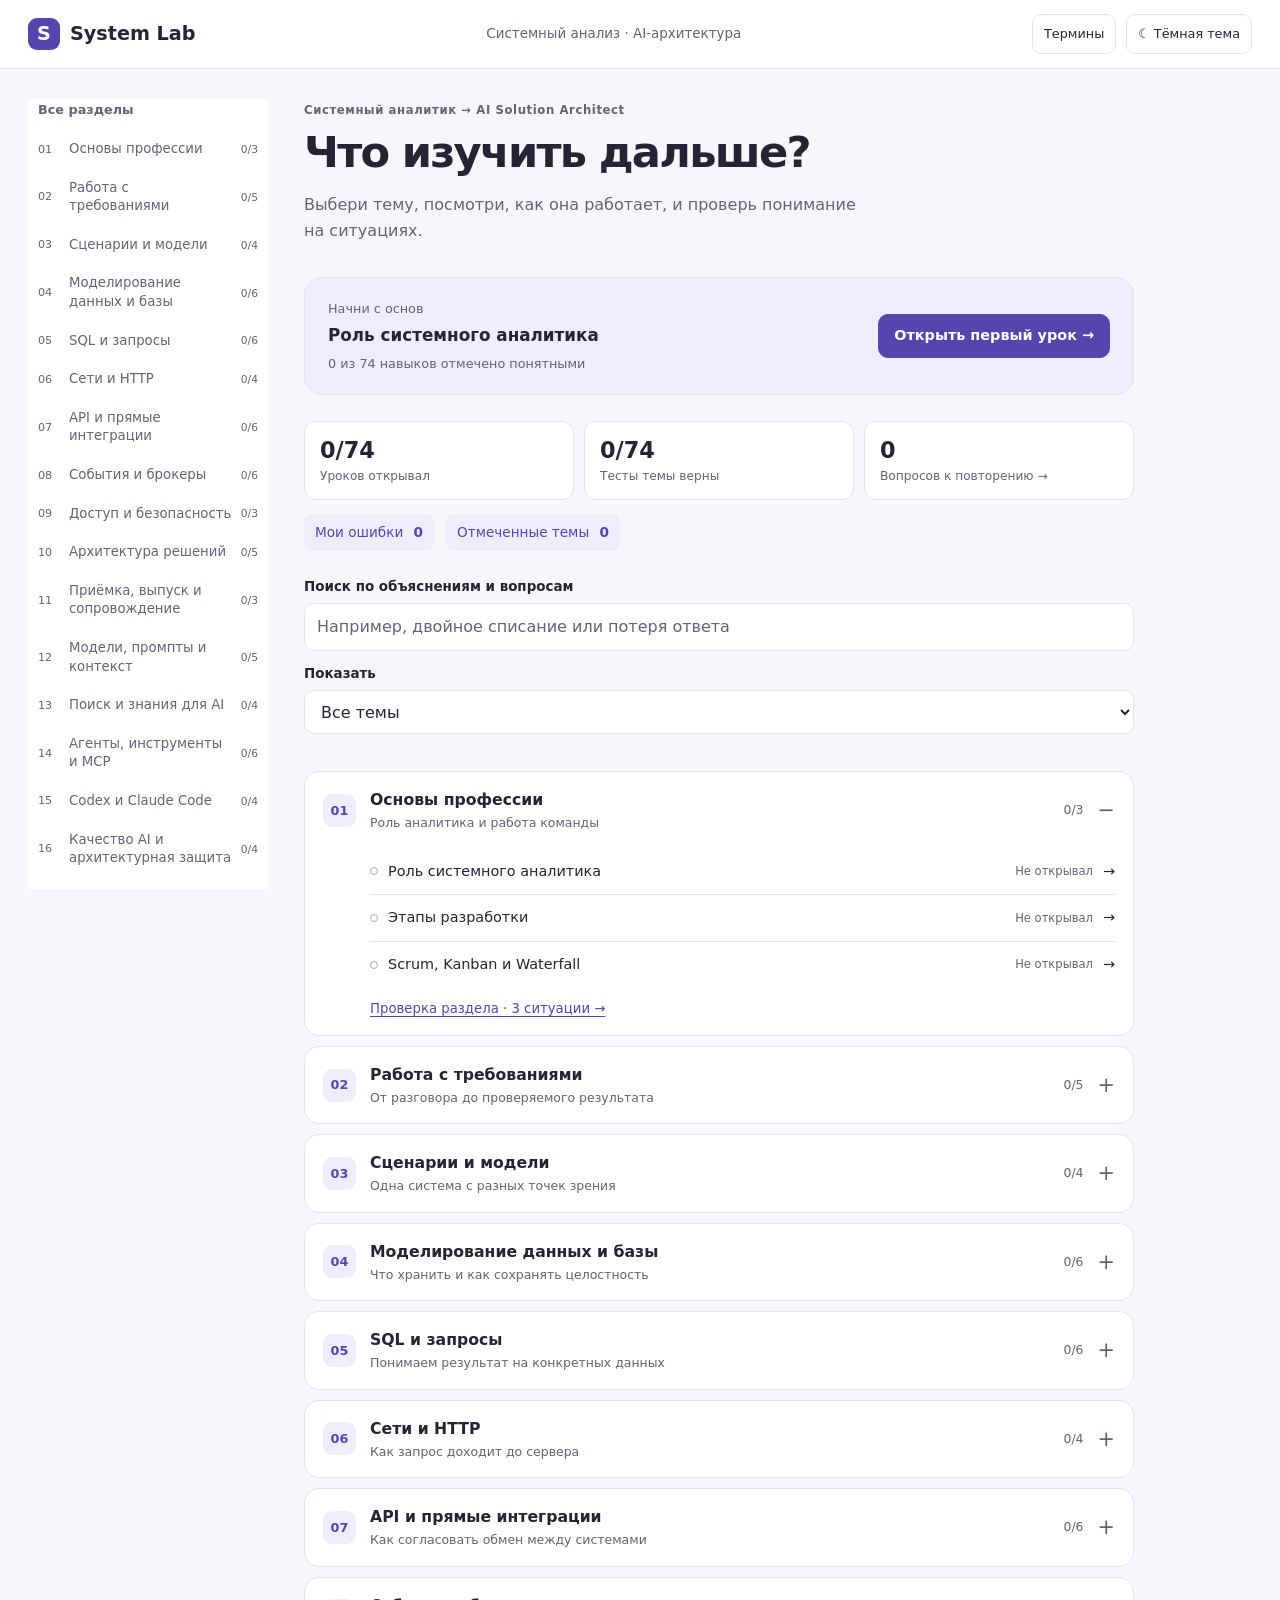
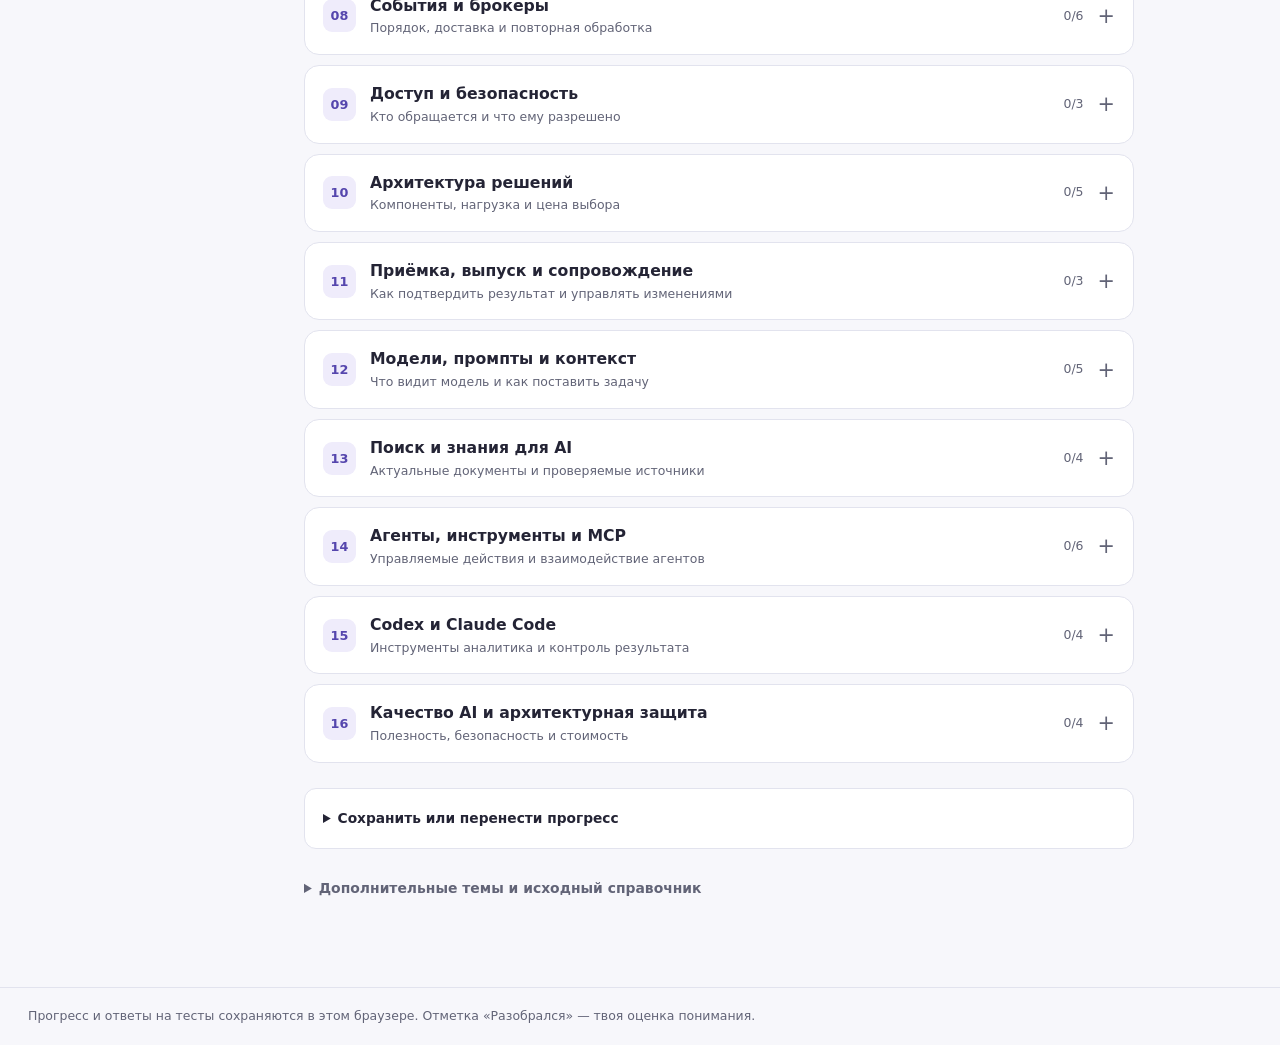
==== commit 69a01178: "Add theme switching, spaced review and interactive study tools" ====
--- a/index.html
+++ b/index.html
@@ -1,3 +1,3 @@
 <!doctype html>
-<html lang="ru"><head><meta charset="utf-8"><meta name="viewport" content="width=device-width,initial-scale=1"><meta name="color-scheme" content="light"><title>System Lab · Навыки системного аналитика</title><link rel="stylesheet" href="study.css?v=20261118-expanded"></head>
-<body><a class="skip-link" href="#main">К содержанию</a><header class="topbar"><div class="topbar-inner"><a class="brand" href="index.html"><span class="brand-mark" aria-hidden="true">S</span>System Lab</a><span class="topbar-note">Системный анализ · AI-архитектура</span></div></header><p id="storage-notice" class="storage-notice" role="status" hidden>Браузер не разрешил сохранить изменения. Они могут пропасть после закрытия страницы.</p><div id="study-app"></div><noscript><p>Для каталога и тренажёра включи JavaScript. <a href="Roadmap-SA.html">Открыть исходный справочник</a>.</p></noscript><footer>Прогресс и ответы на тесты сохраняются в этом браузере. Отметка «Разобрался» — твоя оценка понимания.</footer><script src="roadmap-index.js?v=20261118-expanded"></script><script src="study-data.js?v=20261118-expanded"></script><script src="study-enrichment.js?v=20261118-expanded"></script><script src="study-explanations.js?v=expanded"></script><script src="study-quizzes.js?v=expanded"></script><script src="study-app.js?v=20261118-expanded"></script></body></html>+<html lang="ru"><head><meta charset="utf-8"><meta name="viewport" content="width=device-width,initial-scale=1"><meta name="color-scheme" content="light dark"><script src="study-theme.js?v=tools1"></script><title>System Lab · Навыки системного аналитика</title><link rel="stylesheet" href="study.css?v=20261118-tools1"><link rel="stylesheet" href="study-features.css?v=tools1"></head>
+<body><a class="skip-link" href="#main">К содержанию</a><header class="topbar"><div class="topbar-inner"><a class="brand" href="index.html"><span class="brand-mark" aria-hidden="true">S</span>System Lab</a><span class="topbar-note">Системный анализ · AI-архитектура</span><div class="header-actions"><button type="button" id="glossary-open" class="glossary-open">Термины</button><button type="button" id="theme-toggle" class="theme-toggle" aria-pressed="false">☾ Тёмная тема</button></div></div></header><p id="storage-notice" class="storage-notice" role="status" hidden>Браузер не разрешил сохранить изменения. Они могут пропасть после закрытия страницы.</p><div id="study-app"></div><noscript><p>Для каталога и тренажёра включи JavaScript. <a href="Roadmap-SA.html">Открыть исходный справочник</a>.</p></noscript><footer>Прогресс и ответы на тесты сохраняются в этом браузере. Отметка «Разобрался» — твоя оценка понимания.</footer><script src="roadmap-index.js?v=20261118-tools1"></script><script src="study-data.js?v=20261118-tools1"></script><script src="study-enrichment.js?v=20261118-tools1"></script><script src="study-explanations.js?v=expanded"></script><script src="study-quizzes.js?v=expanded"></script><script src="study-learning.js?v=tools1"></script><script src="study-tools-data.js?v=tools1"></script><script src="study-module-checks.js?v=tools1"></script><script src="study-simulations.js?v=tools1"></script><script src="study-app.js?v=20261118-tools1"></script></body></html>
--- a/study-features.css
+++ b/study-features.css
@@ -0,0 +1,15 @@
+:root{--button-bg:#5546ad;--field:#fff;--success-bg:#e6f3eb;--success-ink:#235b40;--error-bg:#fbeceb;--error-ink:#8a3833;--example-bg:#f7f6fb;--header:#ffffffed}
+html[data-theme=dark]{--ink:#eef0f8;--muted:#b3b8cb;--paper:#141722;--surface:#1e2231;--line:#3a4157;--accent:#c3b5ff;--button-bg:#6550ad;--soft:#2d2946;--green:#90d6b0;--field:#191d2b;--success-bg:#203d32;--success-ink:#a2e6c0;--error-bg:#44282e;--error-ink:#ffb8b5;--example-bg:#25293b;--header:#1e2231f2;color-scheme:dark}
+.topbar{background:var(--header)}.header-actions{display:flex;align-items:center;gap:10px}.theme-toggle,.glossary-open{padding:7px 11px;min-height:40px;border:1px solid var(--line);border-radius:9px;background:var(--surface);color:var(--ink);font-size:.8rem;white-space:nowrap}.theme-toggle:hover,.glossary-open:hover{background:var(--soft)}
+.button{background:var(--button-bg);border-color:var(--button-bg)}.button.secondary{background:var(--surface);border-color:var(--line);color:var(--accent)}.brand-mark,.voice-symbol{background:var(--button-bg)}
+input[type=search],textarea,select{background:var(--field);color:var(--ink);border:1px solid var(--line);border-radius:10px;padding:10px 12px;font:inherit}input::placeholder{color:var(--muted)}select{min-height:44px;max-width:100%}.filter-label{margin:12px 0 5px}.catalog-tools select{width:100%}.continue-card{border-color:var(--line)}.module li+li{border-color:var(--line)}.lesson-position a{background:var(--surface)}.lesson-position a[aria-current]{background:var(--button-bg);color:#fff;border-color:var(--button-bg)}
+.interview{background:var(--surface)}.example{background:var(--example-bg)}.spoken-answer{background:var(--success-bg);color:var(--ink)}.feedback.good{background:var(--success-bg);color:var(--success-ink)}.feedback.rethink{background:var(--error-bg);color:var(--error-ink)}.option-explanations .recommended{color:var(--green)}.tree-node,.rag-lane{background:var(--surface);color:var(--ink)}.side-menu{background:var(--surface)}
+.progress-metrics{display:grid;grid-template-columns:repeat(3,minmax(0,1fr));gap:10px;margin:0 0 14px}.progress-metrics>div,.progress-metrics>a{display:flex;flex-direction:column;border:1px solid var(--line);border-radius:12px;padding:13px 15px;background:var(--surface);text-decoration:none}.progress-metrics strong{font-size:1.4rem;color:var(--ink);line-height:1.4}.progress-metrics span{font-size:.76rem;color:var(--muted)}.practice-links{display:flex;gap:12px;flex-wrap:wrap;margin:10px 0 25px;font-size:.85rem}.practice-links a{background:var(--soft);padding:7px 11px;border-radius:8px;text-decoration:none}.practice-links span{font-weight:800;margin-left:6px}.side-review{display:block;padding:15px 10px;font-size:.86rem}.module-check{padding:0 18px 15px 65px;font-size:.83rem}.progress-settings{padding:18px;background:var(--surface);border:1px solid var(--line);border-radius:12px;margin:25px 0}.progress-settings>summary{font-size:.86rem;font-weight:750}.progress-settings>p{margin-top:14px;font-size:.86rem}.file-label{display:block;font-size:.84rem;font-weight:650;margin-top:18px}.progress-settings input[type=file]{max-width:100%;font-size:.83rem;margin-top:5px}.progress-settings input::file-selector-button{background:var(--soft);color:var(--ink);border:1px solid var(--line);padding:9px 12px;border-radius:8px;margin-right:8px}
+.applicability{border:1px solid var(--line);border-radius:var(--radius);padding:clamp(17px,3vw,27px);background:var(--surface);margin-bottom:18px}.tradeoff{border-left:3px solid #9b8fbd;background:var(--example-bg);padding:10px 14px;border-radius:0 8px 8px 0}.tradeoff strong{font-size:.83rem}.tradeoff p{margin:5px 0 0}.section-check-link{display:block;margin-top:15px;font-size:.85rem}.quiz-score{font-size:.8rem;color:var(--muted);border-left:2px solid var(--line);padding-left:12px}.quiz-pagination{display:flex;align-items:center;justify-content:space-between;gap:10px;border-top:1px solid var(--line);padding-top:18px;margin-top:20px}.quiz-pagination .button{font-size:.78rem;padding:8px 12px}.question-position{font-size:.8rem;color:var(--muted);white-space:nowrap}button:disabled{opacity:.48;cursor:default;filter:none}.practice-tabs{display:flex;gap:8px;flex-wrap:wrap;margin:0 0 22px}.practice-tabs a{padding:8px 12px;border:1px solid var(--line);border-radius:9px;text-decoration:none;font-size:.85rem}.practice-tabs a[aria-current]{background:var(--soft);border-color:var(--accent)}.empty-state{padding:25px;background:var(--surface);border:1px solid var(--line);border-radius:var(--radius)}.return-link{display:inline-block;margin-top:20px;font-size:.9rem}
+.term{display:inline;padding:0;margin:0;background:none;border:0;border-bottom:1px dotted currentColor;color:var(--accent);font:inherit;line-height:inherit;text-align:inherit;cursor:help}.term:hover{background:var(--soft)}.term-dialog{width:min(560px,calc(100vw - 28px));max-height:82vh;overflow:auto;padding:28px;background:var(--surface);color:var(--ink);border:1px solid var(--line);border-radius:18px;box-shadow:0 20px 80px #0005}.term-dialog::backdrop{background:#10132399;backdrop-filter:blur(3px)}.term-dialog h2{padding-right:20px}.term-dialog h3{margin:0 0 6px}.term-dialog p{font-size:.94rem}.term-dialog label{display:block;font-size:.83rem}.term-dialog input{width:100%;margin:5px 0 15px}.dialog-close{position:absolute;right:12px;top:10px;background:none;border:0;color:var(--muted);font-size:1.6rem;width:36px;height:36px}.term-list article{padding:15px 0;border-bottom:1px solid var(--line)}.term-list p{margin:0;color:var(--muted)}
+.learning-sim{border:1px solid var(--line);border-radius:14px;background:var(--example-bg);padding:19px;margin:22px 0}.learning-sim figcaption{font-weight:750;font-size:.93rem;margin-bottom:17px}.sim-track{display:flex;align-items:center;justify-content:center;gap:7px;min-height:96px}.sim-node{flex:1;min-width:0;align-self:stretch;display:flex;flex-direction:column;align-items:start;justify-content:center;padding:13px 10px;gap:7px;background:var(--surface);border:1px solid var(--line);border-radius:10px;font-size:.82rem;overflow-wrap:anywhere;transition:border-color .16s,box-shadow .16s}.sim-number{display:grid;place-items:center;width:23px;height:23px;border-radius:6px;background:var(--soft);color:var(--accent);font-size:.72rem;font-weight:800}.sim-arrow{flex:none;color:var(--muted);font-size:.83rem}.sim-active{border-color:var(--accent);box-shadow:0 0 0 2px color-mix(in srgb,var(--accent) 20%,transparent)}.sim-active .sim-number{background:var(--button-bg);color:#fff}.sim-failed .sim-active{border-style:dashed;border-color:var(--error-ink)}.sim-status{font-size:.91rem;line-height:1.65;margin:17px 0 14px;min-height:4.9em}.sim-controls{display:flex;gap:8px;flex-wrap:wrap}.sim-controls button{background:var(--surface);color:var(--ink);border:1px solid var(--line);border-radius:8px;padding:8px 11px;font-size:.78rem;min-height:39px}.sim-controls button[aria-pressed=true]{border-color:var(--accent);background:var(--soft)}.sim-controls [data-sim-next]{background:var(--button-bg);color:white;border-color:var(--button-bg)}.sim-counter{margin:11px 0 0}.choice-controls{margin-bottom:15px}.choice-track .sim-arrow{font-size:.7rem}.choice-track .sim-node{min-height:75px}.er-layout{display:grid;grid-template-columns:1fr auto 1fr;align-items:center;gap:12px}.er-layout h3{font-size:.87rem;margin:0 0 7px}.er-layout table{width:100%;border-collapse:separate;border-spacing:0;font-size:.8rem;overflow:hidden;border:1px solid var(--line);border-radius:9px;background:var(--surface)}.er-layout td,.er-layout th{text-align:left;border-bottom:1px solid var(--line);padding:9px}.er-layout th{font-size:.7rem;background:var(--soft)}.er-layout tr:last-child td{border-bottom:0}.er-connector{text-align:center;font-size:.93rem;font-weight:700;color:var(--accent)}.er-connector small{display:block;font-size:.63rem;color:var(--muted)}.er-layout .related-row td{background:var(--soft);box-shadow:inset 0 1px var(--accent),inset 0 -1px var(--accent)}.data-sim .sim-controls{margin-top:15px}
+@media(max-width:800px){.topbar-note{display:none}.module-check{padding-left:24px}.progress-metrics>div,.progress-metrics>a{padding:10px}.progress-metrics strong{font-size:1.17rem}.progress-metrics span{font-size:.67rem}.header-actions{gap:6px}.theme-toggle,.glossary-open{font-size:.72rem;padding:6px 8px}}
+@media(max-width:540px){.topbar-inner{gap:8px;padding-inline:12px}.brand{font-size:1rem;gap:7px}.brand-mark{width:28px;height:28px}.glossary-open{padding-inline:7px}.learning-sim{padding:14px}.sim-track{flex-wrap:wrap;gap:8px}.sim-node{flex:1 1 40%;min-height:82px}.sim-arrow{display:none}.sim-status{min-height:0}.choice-track{display:grid;grid-template-columns:1fr 1fr}.choice-track .sim-arrow{display:block;grid-column:1/-1;text-align:center}.er-layout{grid-template-columns:1fr}.er-connector small{font-size:.74rem}.quiz-pagination{flex-wrap:wrap}.quiz-pagination .button{font-size:.72rem;padding-inline:10px}.term-dialog{padding:22px}}
+.fanout-top{max-width:260px;margin:auto;display:grid;gap:8px}.fanout-note{display:block;text-align:center;font-size:.75rem;color:var(--muted);margin:10px 0}.fanout-top .sim-node{min-height:68px}.fanout-children{position:relative;display:grid;grid-template-columns:repeat(2,minmax(0,1fr));gap:24px;margin-top:26px;padding-top:12px}.fanout-children:before{content:'';position:absolute;left:25%;right:25%;top:0;border-top:1px solid var(--muted)}.fanout-children:after{content:'';position:absolute;left:50%;top:-26px;height:26px;border-left:1px solid var(--muted)}.fanout-children>div{position:relative;display:grid;gap:7px}.fanout-children>div:before{content:'';position:absolute;left:50%;top:-12px;height:12px;border-left:1px solid var(--muted)}.fanout-children small{font-size:.71rem;text-align:center;color:var(--muted)}.fanout-children .sim-node{min-height:75px}.sim-controls button{min-height:44px}
+@media(prefers-reduced-motion:reduce){.sim-node{transition:none}}
+@media print{.topbar,.voice,.sim-controls,.quiz-pagination,.progress-settings{display:none}body{background:white;color:black}.learning-sim,.lesson-explanation{break-inside:avoid}}
